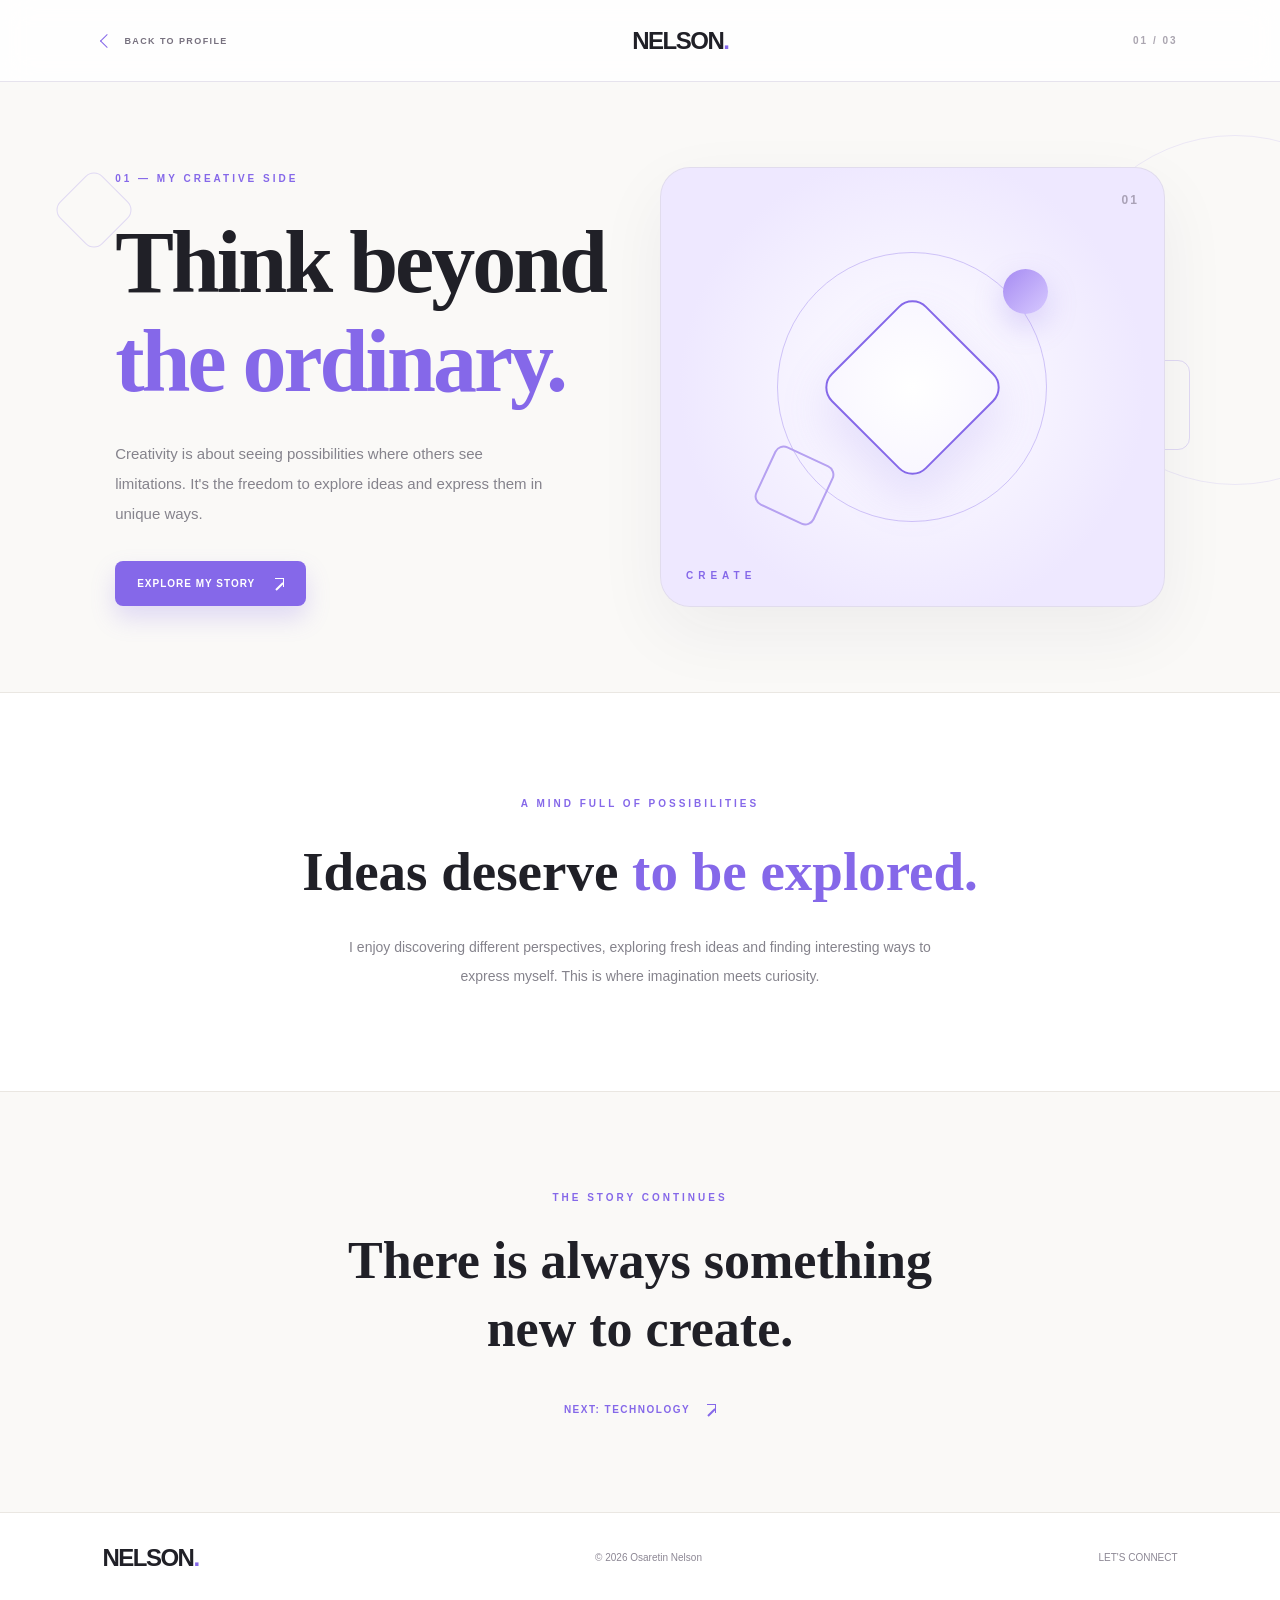
==== creativity.html @ 7e44d3da "update" ====
<!DOCTYPE html>
<html lang="en">

<head>
  <meta charset="UTF-8">
  <meta name="viewport" content="width=device-width, initial-scale=1.0">
  <meta name="theme-color" content="#faf8ff">
  <title>Creativity — Nelson</title>
  <link rel="stylesheet" href="style.css">
</head>

<body class="detail-page creativity-page">
  
  <div class="page-decoration" aria-hidden="true">
    <span class="detail-shape shape-a"></span>
    <span class="detail-shape shape-b"></span>
    <span class="detail-shape shape-c"></span>
    <span class="detail-orbit"></span>
  </div>
  
  <header class="detail-nav">
    <a href="index.html#interests" class="back-link">
      <span class="back-arrow"></span> BACK TO PROFILE
    </a>
    <a href="index.html" class="logo">NELSON<span>.</span></a>
    <span class="page-counter">01 / 03</span>
  </header>
  
  <main class="detail-main">
    
    <section class="detail-hero">
      <div class="detail-copy">
        <span class="eyebrow">01 — MY CREATIVE SIDE</span>
        
        <h1>
          Think beyond<br>
          <span>the ordinary.</span>
        </h1>
        
        <p class="detail-description">
          Creativity is about seeing possibilities where
          others see limitations. It's the freedom to explore
          ideas and express them in unique ways.
        </p>
        
        <a href="#creative-story" class="detail-cta">
          EXPLORE MY STORY <span class="arrow-icon"></span>
        </a>
      </div>
      
      <div class="creative-art">
        <div class="creative-orbit"></div>
        <div class="creative-diamond"></div>
        <div class="creative-circle"></div>
        <div class="creative-square"></div>
        <span class="creative-word">CREATE</span>
        <span class="creative-number">01</span>
      </div>
    </section>
    
    <section class="detail-story" id="creative-story">
      <span class="eyebrow">A MIND FULL OF POSSIBILITIES</span>
      <h2>Ideas deserve <span>to be explored.</span></h2>
      
      <p>
        I enjoy discovering different perspectives, exploring
        fresh ideas and finding interesting ways to express
        myself. This is where imagination meets curiosity.
      </p>
    </section>
    
    <section class="detail-bottom">
      <span>THE STORY CONTINUES</span>
      <h2>There is always something new to create.</h2>
      <a href="tech.html" class="next-page-link">
        NEXT: TECHNOLOGY <span class="arrow-icon"></span>
      </a>
    </section>
    
  </main>
  
  <footer class="detail-footer">
    <a href="index.html" class="logo">NELSON<span>.</span></a>
    <p>© <span id="year"></span> Osaretin Nelson</p>
    <a href="index.html#contact">LET'S CONNECT</a>
  </footer>
  
  <script src="app.js"></script>
</body>

</html>
---- style.css ----
/* =====================================
   NELSON PROFILE — LUXURY EDITION
===================================== */

:root {
  --bg: #f8f7f4;
  --white: #ffffff;
  --dark: #202027;
  --muted: #85838c;
  --purple: #8568e9;
  --blue: #78a7ef;
  --border: #eae7e2;
}

* {
  margin: 0;
  padding: 0;
  box-sizing: border-box;
}

html {
  scroll-behavior: smooth;
  overflow-x: clip;
}

body {
  background: var(--bg);
  color: var(--dark);
  font-family: 'DM Sans', sans-serif;
  overflow-x: clip;
  min-width: 0;
}

a {
  text-decoration: none;
  color: inherit;
}

button {
  font: inherit;
}

.section {
  padding-left: 9%;
  padding-right: 9%;
}

/* BACKGROUND */

.ambient {
  position: fixed;
  width: 450px;
  height: 450px;
  border-radius: 50%;
  filter: blur(100px);
  opacity: 0.18;
  pointer-events: none;
  z-index: -3;
}

.ambient-one {
  background: #c4a7ff;
  top: 15%;
  right: -250px;
}

.ambient-two {
  background: #9bc9f5;
  bottom: 5%;
  left: -250px;
}

.floating-scene {
  position: fixed;
  inset: 0;
  overflow: hidden;
  pointer-events: none;
  z-index: -1;
}

.cube {
  position: absolute;
  width: 42px;
  height: 42px;
  border: 2px solid rgba(133, 104, 233, .45);
  border-radius: 8px;
  transform-style: preserve-3d;
  box-shadow:
    inset 0 0 12px rgba(133, 104, 233, .08),
    0 8px 25px rgba(133, 104, 233, .08);
  animation: cubeRoll 12s linear infinite;
}

.cube-one {
  top: 24%;
  left: 5%;
}

.cube-two {
  top: 70%;
  left: 12%;
  width: 25px;
  height: 25px;
  border-color: #79a9ee;
  animation-delay: -4s;
}

.cube-three {
  top: 18%;
  right: 8%;
  width: 65px;
  height: 65px;
  border-color: #c69be5;
  animation-delay: -2s;
  animation-duration: 16s;
}

.cube-four {
  top: 78%;
  right: 12%;
  width: 32px;
  height: 32px;
  animation-delay: -5s;
  border-color: #a6a0ec;
}

.cube-five {
  top: 45%;
  left: 48%;
  width: 19px;
  height: 19px;
  border-color: #80bdb2;
  animation-duration: 18s;
}

.cube-six {
  top: 92%;
  left: 42%;
  width: 38px;
  height: 38px;
  border-color: #e2b37e;
  animation-delay: -7s;
}

.floating-ring {
  position: absolute;
  top: 58%;
  right: 5%;
  width: 55px;
  height: 55px;
  border: 1px solid rgba(133, 104, 233, .4);
  border-radius: 50%;
  animation: ringFloat 8s ease-in-out infinite;
}

@keyframes cubeRoll {
  0% {
    transform: translate3d(0, 0, 0) rotate(0deg);
    border-color: #8568e9;
  }
  25% {
    transform: translate3d(15px, -35px, 0) rotate(90deg);
    border-color: #70a9f1;
  }
  50% {
    transform: translate3d(-10px, 15px, 0) rotate(180deg);
    border-color: #d395df;
  }
  75% {
    transform: translate3d(20px, -25px, 0) rotate(270deg);
    border-color: #79bcae;
  }
  100% {
    transform: translate3d(0, 0, 0) rotate(360deg);
    border-color: #8568e9;
  }
}

@keyframes ringFloat {
  0%, 100% { transform: translateY(0) rotate(0); }
  50% { transform: translateY(-25px) rotate(180deg); }
}

/* NAVIGATION */

.navbar {
  min-height: 85px;
  padding: 0 9%;
  display: flex;
  align-items: center;
  justify-content: space-between;
  position: relative;
  z-index: 50;
  background: rgba(248, 247, 244, .83);
  backdrop-filter: blur(18px);
  border-bottom: 1px solid rgba(230, 225, 218, .6);
}

.logo {
  font-size: 24px;
  font-weight: 800;
  letter-spacing: -1.5px;
}

.logo span {
  color: var(--purple);
}

.nav-links {
  display: flex;
  align-items: center;
  gap: 38px;
}

.nav-links a {
  color: var(--muted);
  font-size: 13px;
  transition: .3s;
}

.nav-links a:hover {
  color: var(--purple);
}

.nav-button {
  background: white;
  border: 1px solid var(--border);
  border-radius: 40px;
  padding: 13px 20px;
  display: flex;
  gap: 13px;
  align-items: center;
  font-size: 12px;
  font-weight: 700;
  transition: .3s;
}

.nav-button:hover {
  background: var(--dark);
  color: white;
}

.menu-toggle {
  display: none;
  width: 42px;
  height: 42px;
  border: 1px solid var(--border);
  background: white;
  border-radius: 10px;
  cursor: pointer;
  align-items: center;
  justify-content: center;
  flex-direction: column;
  gap: 6px;
}

.menu-toggle span {
  width: 18px;
  height: 2px;
  background: var(--dark);
}

/* CSS ARROW ICON — NO EMOJI */

.arrow-icon {
  width: 11px;
  height: 11px;
  display: inline-block;
  position: relative;
  flex-shrink: 0;
}

.arrow-icon::before {
  content: "";
  position: absolute;
  width: 8px;
  height: 8px;
  border-top: 1.8px solid currentColor;
  border-right: 1.8px solid currentColor;
  right: 0;
  top: 0;
}

.arrow-icon::after {
  content: "";
  position: absolute;
  width: 10px;
  height: 1.8px;
  background: currentColor;
  transform: rotate(-45deg);
  transform-origin: right;
  right: 1px;
  top: 4px;
}

.up-arrow {
  display: inline-block;
  width: 9px;
  height: 9px;
  border-left: 1.5px solid currentColor;
  border-top: 1.5px solid currentColor;
  transform: rotate(45deg);
}

/* HERO */

.hero {
  min-height: 720px;
  padding-top: 65px;
  padding-bottom: 90px;
  display: grid;
  grid-template-columns: 1.05fr .95fr;
  align-items: center;
  gap: 30px;
}

.hero-content,
.hero-image-area {
  min-width: 0;
  position: relative;
}

.hero-content {
  z-index: 3;
}

.welcome-label {
  display: inline-flex;
  align-items: center;
  gap: 10px;
  padding: 11px 16px;
  background: white;
  border: 1px solid #e9e2f5;
  border-radius: 50px;
  font-size: 9px;
  letter-spacing: 1.5px;
  font-weight: 800;
  color: #77717f;
  margin-bottom: 38px;
}

.status-dot,
.caption-dot {
  width: 8px;
  height: 8px;
  border-radius: 50%;
  background: #8568e9;
  box-shadow: 0 0 12px #a995f5;
  flex-shrink: 0;
}

.small-intro {
  font-size: 12px;
  letter-spacing: 4px;
  font-weight: 700;
  color: var(--muted);
}

.hero h1 {
  font-family: 'Playfair Display', serif;
  font-size: clamp(75px, 10vw, 125px);
  letter-spacing: -7px;
  line-height: 1.15;
  margin: 5px 0 12px;
}

.name-dot {
  color: var(--purple);
}

.hero h2 {
  font-size: clamp(24px, 3vw, 36px);
  line-height: 1.4;
  font-weight: 600;
}

.gradient-text {
  background: linear-gradient(100deg, #8568e9, #599ee9, #c17cd3);
  color: transparent;
  -webkit-background-clip: text;
  background-clip: text;
}

.hero-description {
  max-width: 440px;
  font-size: 14px;
  line-height: 2;
  color: var(--muted);
  margin-top: 24px;
}

.hero-buttons {
  display: flex;
  gap: 13px;
  flex-wrap: wrap;
  margin-top: 30px;
}

.primary-button,
.secondary-button {
  min-height: 51px;
  padding: 15px 20px;
  border-radius: 9px;
  display: inline-flex;
  align-items: center;
  justify-content: center;
  gap: 17px;
  font-size: 12px;
  font-weight: 700;
  transition: .3s;
}

.primary-button {
  background: #24232c;
  color: white;
  box-shadow: 0 12px 25px rgba(30, 28, 40, .13);
}

.primary-button:hover {
  transform: translateY(-4px);
  box-shadow: 0 17px 30px rgba(30, 28, 40, .2);
}

.secondary-button {
  background: white;
  border: 1px solid var(--border);
}

.secondary-button:hover {
  color: var(--purple);
  border-color: var(--purple);
}

.hero-footer {
  display: flex;
  align-items: center;
  gap: 15px;
  margin-top: 60px;
  color: #aaa5a0;
  font-size: 9px;
  letter-spacing: 2px;
  font-weight: 800;
}

.scroll-line {
  width: 40px;
  height: 1px;
  background: var(--purple);
  position: relative;
  animation: lineMove 2s infinite;
}

@keyframes lineMove {
  0%, 100% { transform: scaleX(.5); transform-origin: left; }
  50% { transform: scaleX(1); transform-origin: left; }
}

/* PHOTO */

.hero-image-area {
  min-height: 530px;
  display: flex;
  align-items: center;
  justify-content: center;
}

.photo-frame {
  width: min(360px, 85%);
  height: 460px;
  padding: 9px;
  border-radius: 190px 190px 22px 22px;
  background: linear-gradient(145deg, white, #cbbaf5, #91b7f9);
  box-shadow: 0 35px 85px rgba(92, 75, 135, .16);
  transform: rotate(2deg);
  position: relative;
  z-index: 3;
  transition: .5s;
}

.photo-frame:hover {
  transform: rotate(0deg) translateY(-8px);
}

.profile-image {
  width: 100%;
  height: 100%;
  object-fit: cover;
  object-position: center top;
  border-radius: 180px 180px 15px 15px;
  background: #e9e3f4;
}

.image-orbit {
  position: absolute;
  border: 1px solid rgba(130, 100, 232, .28);
  border-radius: 50%;
  z-index: 1;
  pointer-events: none;
}

.orbit-one {
  width: min(470px, 100%);
  aspect-ratio: 1;
}

.orbit-two {
  width: min(520px, 110%);
  height: 340px;
  border-color: rgba(110, 158, 248, .3);
  transform: rotate(40deg);
}

.photo-caption {
  position: absolute;
  z-index: 5;
  bottom: 30px;
  left: 0;
  display: flex;
  align-items: center;
  gap: 12px;
  padding: 15px 19px;
  border: 1px solid #eee9f5;
  border-radius: 12px;
  background: rgba(255,255,255,.94);
  box-shadow: 0 15px 35px rgba(0,0,0,.07);
}

.photo-caption strong,
.photo-caption small {
  display: block;
}

.photo-caption strong {
  font-size: 13px;
}

.photo-caption small {
  font-size: 8px;
  color: var(--muted);
  letter-spacing: 1px;
  margin-top: 4px;
}

.floating-tag {
  position: absolute;
  z-index: 5;
  background: white;
  padding: 12px 15px;
  border-radius: 8px;
  font-size: 8px;
  font-weight: 800;
  letter-spacing: 1px;
  box-shadow: 0 10px 30px rgba(0,0,0,.08);
}

.tag-top {
  top: 50px;
  right: 0;
  transform: rotate(5deg);
}

.tag-bottom {
  bottom: 90px;
  right: 0;
  transform: rotate(-5deg);
}

/* SECTION HEADINGS */

.about,
.interests {
  padding-top: 110px;
  padding-bottom: 95px;
}

.section-heading {
  margin-bottom: 42px;
  max-width: 750px;
}

.eyebrow {
  color: var(--purple);
  font-size: 10px;
  letter-spacing: 3px;
  font-weight: 800;
}

.section-heading h2 {
  font-family: 'Playfair Display', serif;
  font-size: clamp(36px, 5vw, 56px);
  letter-spacing: -1.5px;
  line-height: 1.2;
  margin-top: 18px;
}

.section-heading h2 span {
  color: var(--purple);
}

.section-heading p {
  color: var(--muted);
  font-size: 14px;
  line-height: 1.8;
  margin-top: 15px;
}

/* ABOUT CARD */

.about-card {
  display: grid;
  grid-template-columns: 65px minmax(0, 1fr);
  align-items: start;
  gap: 25px;
  position: relative;
  padding: 45px;
  background: rgba(255,255,255,.93);
  border: 1px solid var(--border);
  border-radius: 22px;
  box-shadow: 0 25px 70px rgba(30,25,40,.045);
  overflow: hidden;
  transition: .4s;
}

.about-card:hover {
  transform: translateY(-5px);
  box-shadow: 0 30px 70px rgba(30,25,40,.08);
}

.about-number {
  color: #c7b8ef;
  font-size: 43px;
  font-weight: 800;
}

.about-content {
  min-width: 0;
  position: relative;
  z-index: 2;
}

.about-label {
  display: inline-block;
  color: var(--purple);
  font-size: 9px;
  font-weight: 800;
  letter-spacing: 2px;
  margin-bottom: 12px;
}

.about-card h3 {
  font-size: clamp(21px, 3vw, 27px);
  margin-bottom: 15px;
}

.about-card p {
  color: var(--muted);
  max-width: 650px;
  font-size: 14px;
  line-height: 2;
}

.text-link {
  display: inline-flex;
  align-items: center;
  gap: 15px;
  margin-top: 23px;
  font-size: 12px;
  font-weight: 800;
  color: var(--purple);
}

.about-decoration {
  position: absolute;
  width: 160px;
  height: 160px;
  right: -40px;
  bottom: -45px;
  opacity: .5;
}

.about-decoration span {
  position: absolute;
  width: 85px;
  height: 85px;
  border: 1px solid #c9b9f3;
  border-radius: 15px;
  transform: rotate(45deg);
}

.about-decoration span:nth-child(2) {
  left: 35px;
  top: 30px;
  border-color: #a9c3f4;
}

.about-decoration span:nth-child(3) {
  left: 65px;
  top: 60px;
  border-color: #dfb1e3;
}

/* INTEREST CARDS */

.interest-grid {
  display: grid;
  grid-template-columns: repeat(3, minmax(0, 1fr));
  gap: 22px;
}

.interest-card {
  min-width: 0;
  min-height: 260px;
  padding: 30px;
  position: relative;
  overflow: hidden;
  border: 1px solid var(--border);
  border-radius: 17px;
  background: white;
  transition: .4s;
}

.interest-card:hover {
  transform: translateY(-9px);
  border-color: #cbbcf1;
  box-shadow: 0 25px 50px rgba(93,75,140,.1);
}

.interest-top {
  display: flex;
  justify-content: space-between;
  align-items: center;
  margin-bottom: 48px;
}

.interest-symbol {
  width: 35px;
  height: 35px;
  display: block;
  position: relative;
}

.symbol-one {
  border: 2px solid var(--purple);
  border-radius: 9px;
  transform: rotate(45deg) scale(.75);
}

.symbol-two {
  border: 2px solid #6c9fe9;
  border-radius: 50%;
}

.symbol-two::after {
  content: "";
  position: absolute;
  width: 13px;
  height: 13px;
  border: 2px solid #6c9fe9;
  border-radius: 50%;
  top: 8px;
  left: 8px;
}

.symbol-three {
  border-left: 2px solid #b57ad4;
  border-bottom: 2px solid #b57ad4;
  transform: rotate(-45deg) scale(.75);
}

.symbol-three::after {
  content: "";
  position: absolute;
  width: 12px;
  height: 12px;
  border-top: 2px solid #b57ad4;
  border-right: 2px solid #b57ad4;
  top: -1px;
  right: -1px;
}

.card-index {
  color: #b8b3c0;
  font-size: 11px;
  font-weight: 700;
}

.interest-card h3 {
  font-size: 20px;
  margin-bottom: 12px;
}

.interest-card p {
  font-size: 13px;
  line-height: 1.9;
  color: var(--muted);
}

.card-bottom-line {
  position: absolute;
  bottom: 0;
  left: 30px;
  height: 3px;
  width: 35px;
  border-radius: 5px;
  background: var(--purple);
  transition: .4s;
}

.interest-card:hover .card-bottom-line {
  width: calc(100% - 60px);
}

/* CONTACT */

.contact {
  padding-top: 60px;
  padding-bottom: 110px;
}

.contact-card {
  position: relative;
  padding: 85px 25px;
  text-align: center;
  border: 1px solid #e7e2f1;
  border-radius: 25px;
  background:
    radial-gradient(circle at 10% 10%, rgba(174,145,247,.2), transparent 35%),
    radial-gradient(circle at 90% 90%, rgba(113,168,240,.18), transparent 35%),
    linear-gradient(135deg, #f1edfb, #eef4fc);
  overflow: hidden;
}

.contact-card h2 {
  font-family: 'Playfair Display', serif;
  font-size: clamp(36px, 6vw, 65px);
  line-height: 1.2;
  margin: 20px 0;
}

.contact-card h2 span {
  color: var(--purple);
}

.contact-card > p {
  font-size: 13px;
  line-height: 1.8;
  color: var(--muted);
  margin-bottom: 35px;
}

.contact-buttons {
  display: flex;
  justify-content: center;
  flex-wrap: wrap;
  gap: 15px;
}

.contact-button {
  display: flex;
  align-items: center;
  gap: 13px;
  min-width: 215px;
  padding: 15px 18px;
  border: 1px solid rgba(220,215,230,.8);
  border-radius: 12px;
  background: white;
  text-align: left;
  transition: .3s;
}

.contact-button:hover {
  transform: translateY(-5px);
  box-shadow: 0 15px 30px rgba(30,25,40,.1);
}

.contact-icon {
  width: 37px;
  height: 37px;
  border-radius: 10px;
  display: grid;
  place-items: center;
  font-size: 17px;
  font-weight: 800;
  flex-shrink: 0;
}

.whatsapp-icon {
  background: #e5f7ed;
  color: #20985b;
}

.email-icon {
  background: #f0ebff;
  color: var(--purple);
}

.contact-button small,
.contact-button strong {
  display: block;
}

.contact-button small {
  font-size: 8px;
  color: var(--muted);
  letter-spacing: 1px;
}

.contact-button strong {
  font-size: 13px;
  margin-top: 3px;
}

.contact-button > .arrow-icon {
  margin-left: auto;
}

/* FOOTER */

footer {
  padding: 32px 9%;
  border-top: 1px solid var(--border);
  display: flex;
  justify-content: space-between;
  align-items: center;
  gap: 20px;
}

footer p,
.back-top {
  color: var(--muted);
  font-size: 10px;
}

.back-top {
  display: flex;
  align-items: center;
  gap: 10px;
  letter-spacing: 1px;
  font-weight: 800;
}

/* SCROLL ANIMATIONS */

.reveal {
  opacity: 0;
  transform: translateY(35px);
  transition: opacity .8s ease, transform .8s ease;
}

.reveal.show {
  opacity: 1;
  transform: translateY(0);
}

/* TABLETS */

@media (max-width: 900px) {
  .navbar {
    padding: 0 6%;
  }

  .section {
    padding-left: 6%;
    padding-right: 6%;
  }

  .hero {
    gap: 15px;
  }

  .hero h1 {
    font-size: 78px;
  }

  .photo-frame {
    height: 390px;
  }

  .interest-grid {
    gap: 13px;
  }

  .interest-card {
    padding: 24px;
  }
}

/* MOBILE */

@media (max-width: 650px) {
  .navbar {
    min-height: 72px;
    padding: 0 6%;
  }

  .logo {
    font-size: 22px;
  }

  .nav-button {
    display: none;
  }

  .menu-toggle {
    display: flex;
  }

  .nav-links {
    display: none;
    position: absolute;
    top: 72px;
    left: 0;
    right: 0;
    padding: 25px 7%;
    background: rgba(255,255,255,.98);
    border-bottom: 1px solid var(--border);
    flex-direction: column;
    align-items: flex-start;
    gap: 23px;
  }

  .nav-links.active {
    display: flex;
  }

  .nav-links a {
    font-size: 14px;
  }

  .hero {
    grid-template-columns: minmax(0, 1fr);
    padding-top: 65px;
    padding-bottom: 60px;
    gap: 25px;
  }

  .hero-content {
    text-align: center;
  }

  .welcome-label {
    margin-bottom: 30px;
  }

  .hero h1 {
    font-size: clamp(75px, 19vw, 95px);
    letter-spacing: -5px;
  }

  .hero h2 {
    font-size: 26px;
  }

  .hero-description {
    margin: 22px auto 0;
    max-width: 420px;
  }

  .hero-buttons {
    justify-content: center;
  }

  .hero-footer {
    justify-content: center;
    margin-top: 38px;
  }

  .hero-image-area {
    min-height: 440px;
    width: 100%;
  }

  .photo-frame {
    width: min(310px, 76%);
    height: 390px;
  }

  .orbit-one {
    width: 95%;
  }

  .orbit-two {
    width: 100%;
    height: 300px;
  }

  .photo-caption {
    left: 0;
    bottom: 15px;
  }

  .tag-top {
    right: 0;
    top: 30px;
  }

  .tag-bottom {
    right: 0;
    bottom: 65px;
  }

  .about,
  .interests {
    padding-top: 75px;
    padding-bottom: 65px;
  }

  .section-heading {
    margin-bottom: 30px;
  }

  .section-heading h2 {
    font-size: clamp(34px, 9vw, 44px);
  }

  .section-heading p {
    font-size: 13px;
  }

  .about-card {
    grid-template-columns: 1fr;
    gap: 12px;
    padding: 28px 24px 35px;
  }

  .about-number {
    font-size: 32px;
  }

  .about-card h3 {
    font-size: 22px;
  }

  .about-card p {
    font-size: 13px;
  }

  .about-decoration {
    opacity: .22;
  }

  .interest-grid {
    grid-template-columns: minmax(0, 1fr);
    gap: 15px;
  }

  .interest-card {
    min-height: 215px;
    padding: 27px;
  }

  .interest-top {
    margin-bottom: 30px;
  }

  .contact {
    padding-top: 40px;
    padding-bottom: 70px;
  }

  .contact-card {
    padding: 60px 18px;
  }

  .contact-card h2 {
    font-size: clamp(34px, 9vw, 45px);
  }

  .contact-buttons {
    flex-direction: column;
    align-items: stretch;
  }

  .contact-button {
    width: 100%;
  }

  footer {
    padding: 28px 6%;
    flex-wrap: wrap;
  }

  footer p {
    order: 3;
    width: 100%;
    text-align: center;
  }

  .cube-five,
  .floating-ring {
    display: none;
  }
}

/* EXTRA SMALL PHONES */

@media (max-width: 370px) {
  .section {
    padding-left: 5%;
    padding-right: 5%;
  }

  .hero h1 {
    font-size: 70px;
  }

  .hero h2 {
    font-size: 22px;
  }

  .welcome-label {
    font-size: 8px;
  }

  .photo-frame {
    height: 340px;
  }

  .floating-tag {
    font-size: 7px;
    padding: 10px;
  }

  .about-card {
    padding: 24px 19px;
  }
}

/* REDUCED MOTION */

@media (prefers-reduced-motion: reduce) {
  *,
  *::before,
  *::after {
    scroll-behavior: auto !important;
    animation: none !important;
    transition: none !important;
  }

  .reveal {
    opacity: 1;
    transform: none;
  }
}



/* =====================================
   NELSON PROFILE — THREE DETAIL PAGES
===================================== */

.detail-page {
  --page-accent: #8568e9;
  --page-soft: #eee8ff;
  min-height: 100vh;
  background: #faf9f7;
  overflow-x: clip;
}

.creativity-page {
  --page-accent: #8568e9;
  --page-soft: #eee8ff;
}

.technology-page {
  --page-accent: #5798e9;
  --page-soft: #e5f1ff;
  background: #f8fbff;
}

.growth-page {
  --page-accent: #ae79cf;
  --page-soft: #f2e8f8;
  background: #fcfaff;
}

/* DETAIL NAVIGATION */

.detail-nav {
  height: 82px;
  padding: 0 8%;
  display: flex;
  align-items: center;
  justify-content: space-between;
  border-bottom: 1px solid rgba(220,215,230,.7);
  background: rgba(255,255,255,.82);
  backdrop-filter: blur(15px);
  position: relative;
  z-index: 10;
}

.back-link {
  display: flex;
  align-items: center;
  gap: 12px;
  font-size: 9px;
  font-weight: 800;
  letter-spacing: 1.4px;
  color: #77717f;
}

.back-arrow {
  width: 10px;
  height: 10px;
  border-left: 1.5px solid var(--page-accent);
  border-bottom: 1.5px solid var(--page-accent);
  transform: rotate(45deg);
}

.page-counter {
  font-size: 10px;
  color: #aaa5b0;
  font-weight: 800;
  letter-spacing: 2px;
}

/* BACKGROUND SHAPES */

.page-decoration {
  position: fixed;
  inset: 0;
  pointer-events: none;
  overflow: hidden;
  z-index: 0;
}

.detail-shape {
  position: absolute;
  width: 60px;
  height: 60px;
  border: 1.5px solid var(--page-accent);
  opacity: .22;
  border-radius: 12px;
  animation: detailFloat 9s ease-in-out infinite;
}

.shape-a {
  top: 20%;
  left: 5%;
  transform: rotate(45deg);
}

.shape-b {
  right: 7%;
  top: 40%;
  width: 90px;
  height: 90px;
  animation-delay: -3s;
}

.shape-c {
  bottom: 12%;
  left: 20%;
  width: 35px;
  height: 35px;
  animation-delay: -5s;
}

.detail-orbit {
  position: absolute;
  right: -130px;
  top: 15%;
  width: 350px;
  height: 350px;
  border: 1px solid var(--page-accent);
  opacity: .12;
  border-radius: 50%;
}

@keyframes detailFloat {
  0%, 100% { translate: 0 0; rotate: 0deg; }
  50% { translate: 15px -30px; rotate: 90deg; }
}

/* DETAIL HERO */

.detail-main {
  position: relative;
  z-index: 1;
}

.detail-hero {
  min-height: 610px;
  padding: 85px 9%;
  display: grid;
  grid-template-columns: 1fr 1fr;
  align-items: center;
  gap: 40px;
}

.detail-copy {
  position: relative;
  z-index: 2;
}

.detail-copy .eyebrow {
  color: var(--page-accent);
}

.detail-copy h1 {
  font-family: 'Playfair Display', serif;
  font-size: clamp(55px, 7vw, 88px);
  line-height: 1.12;
  letter-spacing: -3px;
  margin: 28px 0;
}

.detail-copy h1 span {
  color: var(--page-accent);
}

.detail-description {
  max-width: 430px;
  color: #85838c;
  font-size: 15px;
  line-height: 2;
}

.detail-cta {
  margin-top: 32px;
  display: inline-flex;
  align-items: center;
  gap: 18px;
  padding: 17px 22px;
  background: var(--page-accent);
  color: white;
  border-radius: 8px;
  font-size: 10px;
  letter-spacing: 1px;
  font-weight: 800;
  box-shadow: 0 12px 25px color-mix(in srgb, var(--page-accent) 22%, transparent);
  transition: .3s;
}

.detail-cta:hover {
  transform: translateY(-5px);
  box-shadow: 0 18px 30px color-mix(in srgb, var(--page-accent) 30%, transparent);
}

/* ARTWORK AREA */

.creative-art,
.tech-art,
.growth-art {
  height: 440px;
  position: relative;
  display: flex;
  align-items: center;
  justify-content: center;
  overflow: hidden;
  border-radius: 30px;
  background:
    radial-gradient(circle at 50% 50%, white, var(--page-soft) 70%);
  border: 1px solid rgba(220,215,230,.7);
  box-shadow: 0 25px 70px rgba(40,30,70,.06);
}

.creative-orbit {
  position: absolute;
  width: 270px;
  height: 270px;
  border: 1px solid rgba(133,104,233,.35);
  border-radius: 50%;
  animation: orbitSpin 20s linear infinite;
}

.creative-diamond {
  width: 135px;
  height: 135px;
  border: 2px solid #8568e9;
  transform: rotate(45deg);
  border-radius: 20px;
  box-shadow: 15px 15px 50px rgba(133,104,233,.2);
  animation: diamondMove 5s ease-in-out infinite;
}

.creative-circle {
  position: absolute;
  width: 45px;
  height: 45px;
  border-radius: 50%;
  background: linear-gradient(135deg, #a68bf2, #d7c9ff);
  top: 23%;
  right: 23%;
  box-shadow: 0 12px 30px rgba(133,104,233,.25);
}

.creative-square {
  position: absolute;
  width: 65px;
  height: 65px;
  border: 2px solid #b6a1f1;
  border-radius: 10px;
  bottom: 20%;
  left: 20%;
  transform: rotate(25deg);
}

.creative-word,
.tech-word,
.growth-word {
  position: absolute;
  bottom: 25px;
  left: 25px;
  font-size: 10px;
  letter-spacing: 5px;
  font-weight: 800;
  color: var(--page-accent);
}

.creative-number {
  position: absolute;
  right: 25px;
  top: 25px;
  font-size: 12px;
  letter-spacing: 2px;
  color: #aaa2b7;
  font-weight: 800;
}

@keyframes orbitSpin {
  to { transform: rotate(360deg); }
}

@keyframes diamondMove {
  0%, 100% { transform: rotate(45deg) translateY(0); }
  50% { transform: rotate(65deg) translateY(-18px); }
}

/* TECHNOLOGY ART */

.tech-grid {
  position: absolute;
  inset: 0;
  opacity: .5;
  background-image:
    linear-gradient(rgba(87,152,233,.12) 1px, transparent 1px),
    linear-gradient(90deg, rgba(87,152,233,.12) 1px, transparent 1px);
  background-size: 30px 30px;
  mask-image: radial-gradient(ellipse, black, transparent 75%);
}

.tech-orbit {
  position: absolute;
  width: 260px;
  height: 260px;
  border: 1px dashed #79aceb;
  border-radius: 50%;
  animation: orbitSpin 18s linear infinite;
}

.tech-core {
  width: 115px;
  height: 115px;
  display: flex;
  justify-content: center;
  align-items: center;
  gap: 8px;
  border-radius: 25px;
  background: linear-gradient(145deg, #78b5f4, #477fdb);
  box-shadow:
    15px 20px 50px rgba(67,132,216,.28),
    inset 0 2px 5px rgba(255,255,255,.6);
  transform: rotate(-8deg);
  animation: coreFloat 5s ease-in-out infinite;
}

.tech-core span {
  width: 8px;
  height: 35px;
  border-radius: 10px;
  background: white;
  animation: barPulse 1.5s ease-in-out infinite alternate;
}

.tech-core span:nth-child(2) {
  height: 53px;
  animation-delay: .3s;
}

.tech-core span:nth-child(3) {
  height: 25px;
  animation-delay: .6s;
}

.tech-ring {
  position: absolute;
  border: 2px solid rgba(87,152,233,.5);
  border-radius: 50%;
}

.ring-one {
  width: 25px;
  height: 25px;
  top: 23%;
  left: 25%;
}

.ring-two {
  width: 45px;
  height: 45px;
  bottom: 23%;
  right: 20%;
}

@keyframes coreFloat {
  0%, 100% { transform: translateY(0) rotate(-8deg); }
  50% { transform: translateY(-15px) rotate(5deg); }
}

@keyframes barPulse {
  to { transform: scaleY(.5); }
}

/* GROWTH ART */

.growth-sun {
  position: absolute;
  width: 180px;
  height: 180px;
  border-radius: 50%;
  background: radial-gradient(circle, #fff, #e8d9f5);
  top: 12%;
  right: 18%;
  box-shadow: 0 0 65px rgba(174,121,207,.2);
}

.growth-step {
  position: absolute;
  width: 65px;
  height: 65px;
  border: 1px solid #b78cd0;
  background: rgba(255,255,255,.75);
  transform: rotate(45deg);
  border-radius: 9px;
  box-shadow: 8px 8px 20px rgba(174,121,207,.1);
}

.step-one { bottom: 22%; left: 19%; }
.step-two { bottom: 32%; left: 34%; }
.step-three { bottom: 42%; left: 49%; }
.step-four { bottom: 52%; left: 64%; }

.growth-path {
  position: absolute;
  width: 190px;
  height: 110px;
  border-top: 2px solid #b78cd0;
  border-radius: 50%;
  transform: rotate(-38deg);
  bottom: 17%;
  left: 30%;
}

.growth-word {
  color: #ae79cf;
}

/* STORY SECTIONS */

.detail-story {
  padding: 100px 9%;
  text-align: center;
  background: white;
  border-top: 1px solid var(--border);
  border-bottom: 1px solid var(--border);
}

.detail-story .eyebrow {
  color: var(--page-accent);
}

.detail-story h2 {
  max-width: 750px;
  margin: 25px auto;
  font-family: 'Playfair Display', serif;
  font-size: clamp(36px, 5vw, 55px);
  line-height: 1.3;
}

.detail-story h2 span {
  color: var(--page-accent);
}

.detail-story p {
  max-width: 630px;
  margin: auto;
  color: #85838c;
  font-size: 14px;
  line-height: 2.1;
}

/* GROWTH TIMELINE */

.journey-panel {
  max-width: 800px;
  margin: 80px auto;
  padding: 40px;
  background: white;
  border: 1px solid var(--border);
  border-radius: 20px;
}

.journey-panel > .eyebrow {
  display: block;
  margin-bottom: 35px;
}

.journey-line {
  display: flex;
  gap: 20px;
  padding: 20px 0;
  border-top: 1px solid var(--border);
}

.journey-dot {
  width: 12px;
  height: 12px;
  flex-shrink: 0;
  margin-top: 5px;
  border-radius: 50%;
  background: var(--page-accent);
  box-shadow: 0 0 0 6px var(--page-soft);
}

.journey-line small {
  color: var(--page-accent);
  font-size: 9px;
  font-weight: 800;
  letter-spacing: 1.5px;
}

.journey-line h3 {
  font-size: 18px;
  margin: 8px 0;
}

.journey-line p {
  color: #85838c;
  font-size: 13px;
  line-height: 1.8;
}

/* BOTTOM SECTION */

.detail-bottom {
  padding: 95px 8%;
  text-align: center;
}

.detail-bottom > span {
  color: var(--page-accent);
  font-size: 10px;
  font-weight: 800;
  letter-spacing: 3px;
}

.detail-bottom h2 {
  max-width: 650px;
  margin: 22px auto;
  font-family: 'Playfair Display', serif;
  font-size: clamp(34px, 5vw, 52px);
  line-height: 1.3;
}

.next-page-link {
  display: inline-flex;
  align-items: center;
  gap: 15px;
  margin-top: 20px;
  color: var(--page-accent);
  font-size: 10px;
  font-weight: 800;
  letter-spacing: 1.5px;
}

/* DETAIL FOOTER */

.detail-footer {
  min-height: 90px;
  padding: 25px 8%;
  display: flex;
  align-items: center;
  justify-content: space-between;
  gap: 15px;
  border-top: 1px solid var(--border);
  background: white;
}

.detail-footer p,
.detail-footer > a:last-child {
  color: #8c8794;
  font-size: 10px;
}

/* ENTRANCE */

.detail-main {
  animation: pageEntrance .9s cubic-bezier(.2,.7,.2,1) both;
}

@keyframes pageEntrance {
  from {
    opacity: 0;
    transform: translateY(25px) scale(.985);
  }
  to {
    opacity: 1;
    transform: translateY(0) scale(1);
  }
}

/* MOBILE DETAIL PAGES */

@media (max-width: 650px) {
  .detail-nav {
    height: 70px;
    padding: 0 5%;
  }

  .detail-nav .logo {
    font-size: 18px;
  }

  .back-link {
    font-size: 8px;
    gap: 7px;
    letter-spacing: .7px;
  }

  .page-counter {
    font-size: 8px;
    letter-spacing: 1px;
  }

  .detail-hero {
    grid-template-columns: 1fr;
    padding: 70px 6% 55px;
    gap: 45px;
  }

  .detail-copy {
    text-align: center;
  }

  .detail-copy h1 {
    font-size: clamp(55px, 13vw, 72px);
    letter-spacing: -2px;
  }

  .detail-description {
    margin: auto;
    font-size: 13px;
  }

  .detail-cta {
    margin-top: 25px;
  }

  .creative-art,
  .tech-art,
  .growth-art {
    height: 340px;
  }

  .detail-story {
    padding: 75px 7%;
  }

  .detail-story h2 {
    font-size: 36px;
  }

  .journey-panel {
    margin: 55px 6%;
    padding: 28px 22px;
  }

  .detail-bottom {
    padding: 75px 6%;
  }

  .detail-footer {
    flex-wrap: wrap;
    padding: 25px 6%;
  }

  .detail-footer p {
    width: 100%;
    order: 3;
    text-align: center;
  }
}

@media (max-width: 360px) {
  .page-counter {
    display: none;
  }

  .detail-copy h1 {
    font-size: 51px;
  }
}

/* REDUCED MOTION */

@media (prefers-reduced-motion: reduce) {
  .detail-main,
  .detail-shape,
  .creative-orbit,
  .creative-diamond,
  .tech-orbit,
  .tech-core,
  .tech-core span {
    animation: none !important;
  }
}





/* PARTICLE SCATTER TRANSITION */

.particle-transition {
  position: fixed;
  inset: 0;
  z-index: 9999;
  pointer-events: none;
  overflow: hidden;
  background: transparent;
  opacity: 0;
  transition: opacity .2s ease;
}

.particle-transition.active {
  opacity: 1;
}

.scatter-particle {
  position: absolute;
  display: block;
  border-radius: 3px;
  background: linear-gradient(
    135deg,
    #8568e9,
    #a9a0fa,
    #78a9ed
  );
  box-shadow: 0 0 12px rgba(133,104,233,.3);
  animation: particleScatter .7s cubic-bezier(.15,.7,.3,1) forwards;
}

.scatter-particle:nth-child(3n) {
  background: #c99be8;
  border-radius: 50%;
}

.scatter-particle:nth-child(3n + 1) {
  background: #82b3ef;
}

@keyframes particleScatter {
  0% {
    opacity: 1;
    transform: translate(0,0) rotate(0deg) scale(1);
  }

  100% {
    opacity: 0;
    transform:
      translate(var(--move-x), var(--move-y))
      rotate(360deg)
      scale(0);
  }
}

.card-scattering {
  animation: cardScatter .7s ease forwards;
  pointer-events: none;
}

@keyframes cardScatter {
  to {
    opacity: 0;
    transform: scale(.85) rotate(-3deg);
    filter: blur(5px);
  }
}

/* SCROLL REVEAL FOR DETAIL PAGES */

.detail-reveal {
  opacity: 0;
  transform: translateY(35px);
  transition: opacity .8s ease, transform .8s ease;
}

.detail-reveal.detail-visible {
  opacity: 1;
  transform: translateY(0);
}

@media (prefers-reduced-motion: reduce) {
  .scatter-particle,
  .card-scattering {
    animation: none !important;
  }

  .detail-reveal {
    opacity: 1;
    transform: none;
  }
}
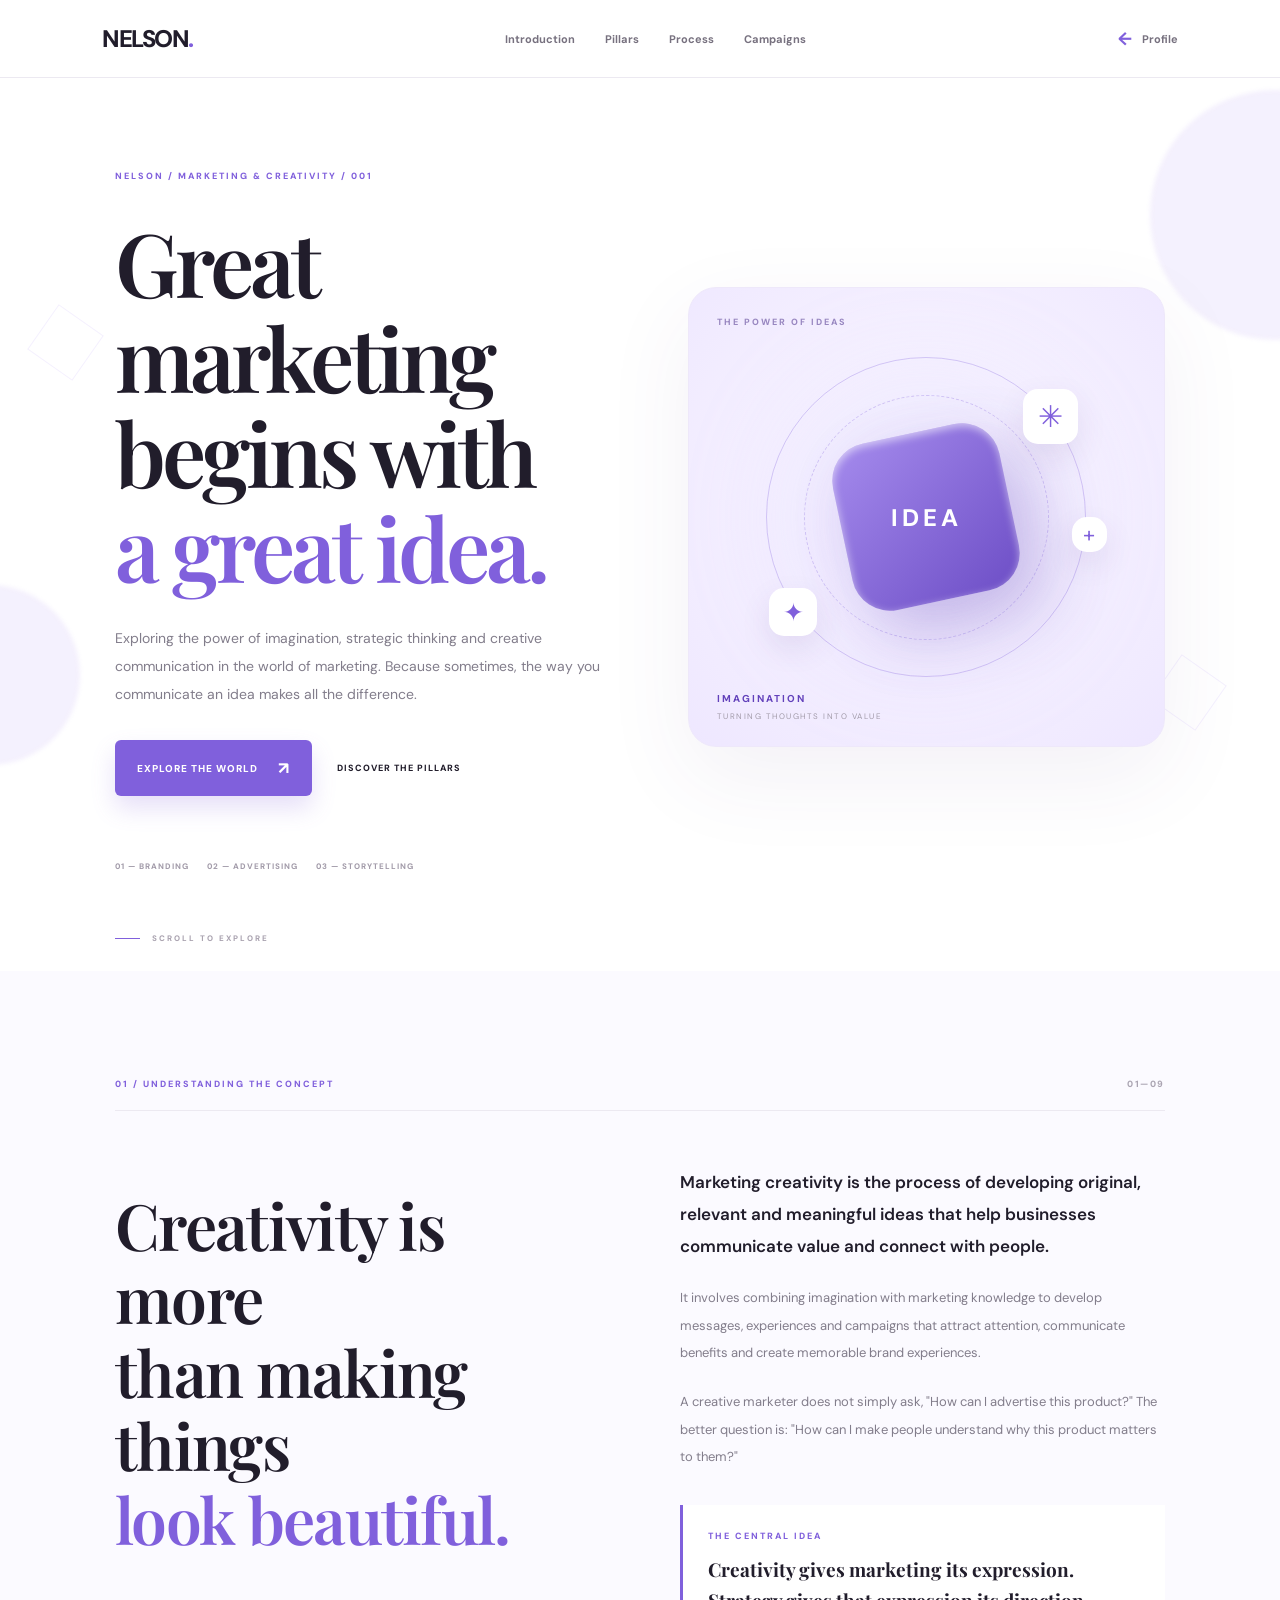
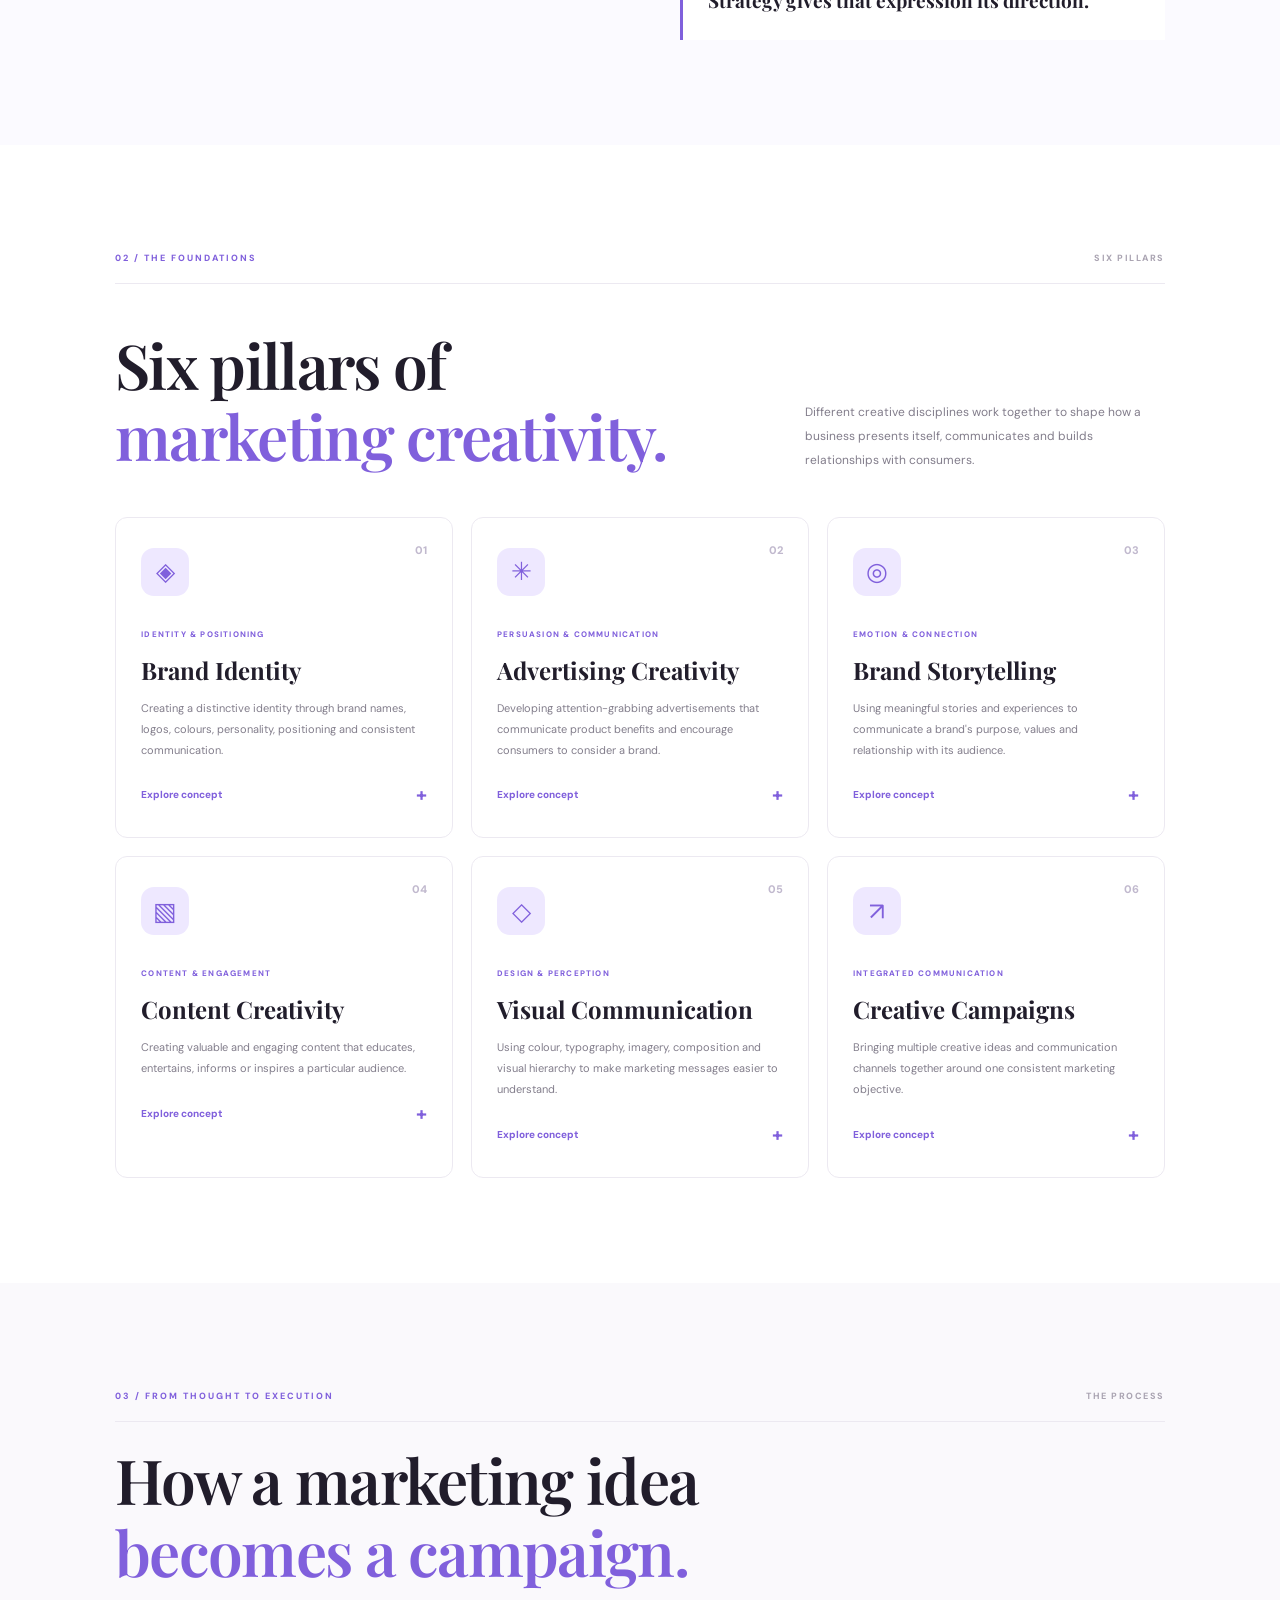
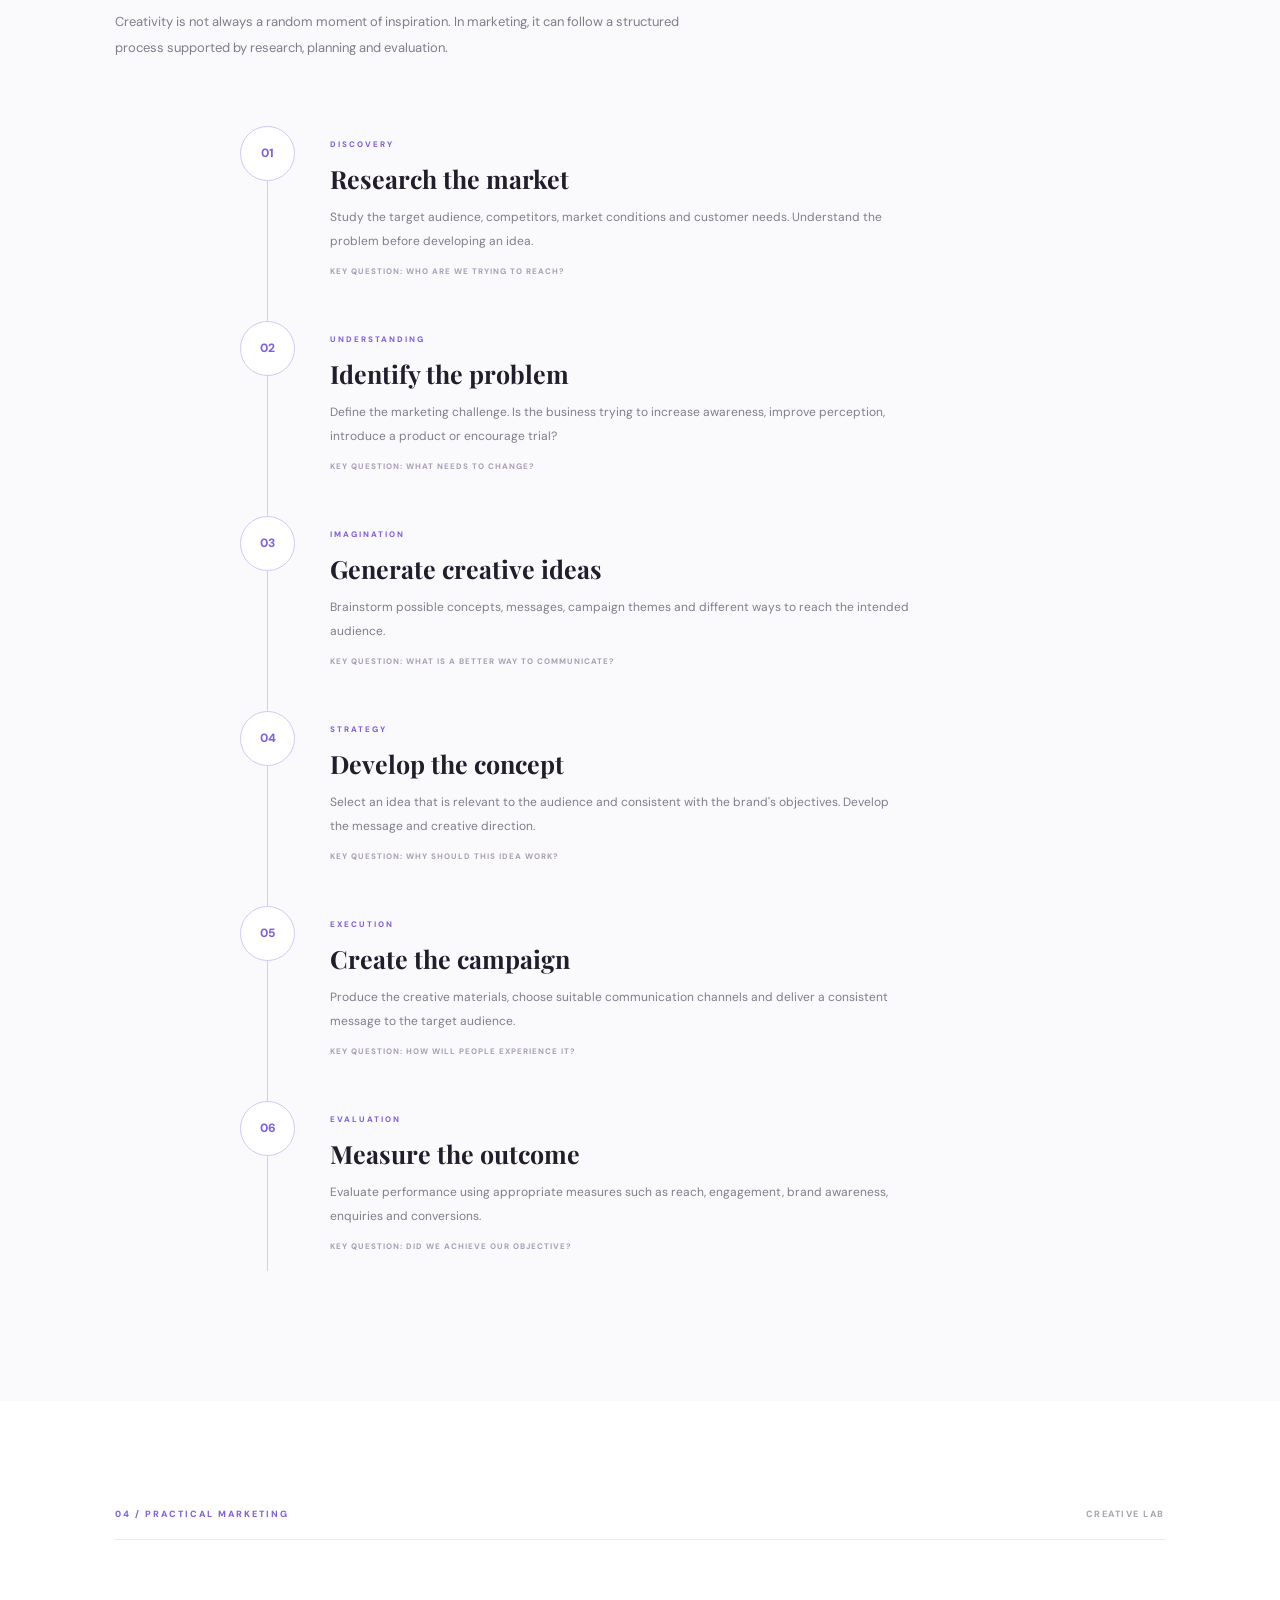
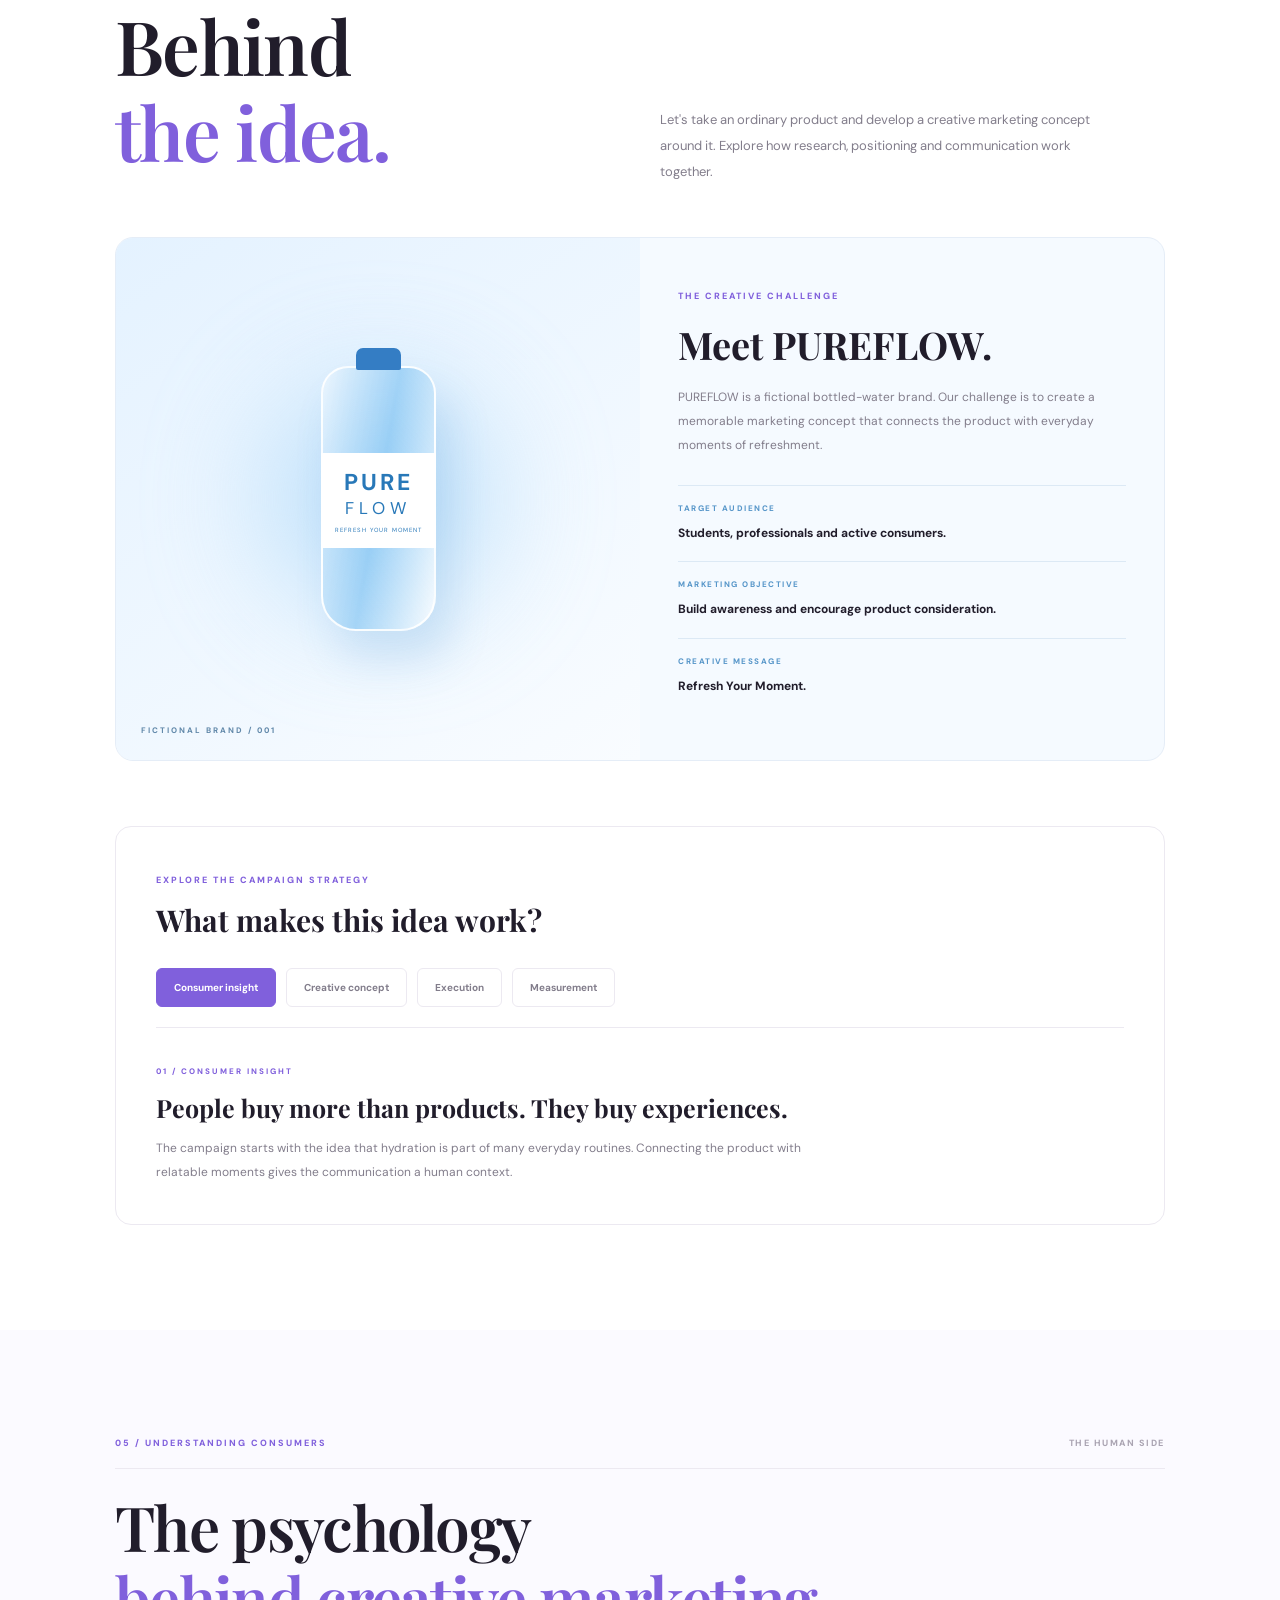
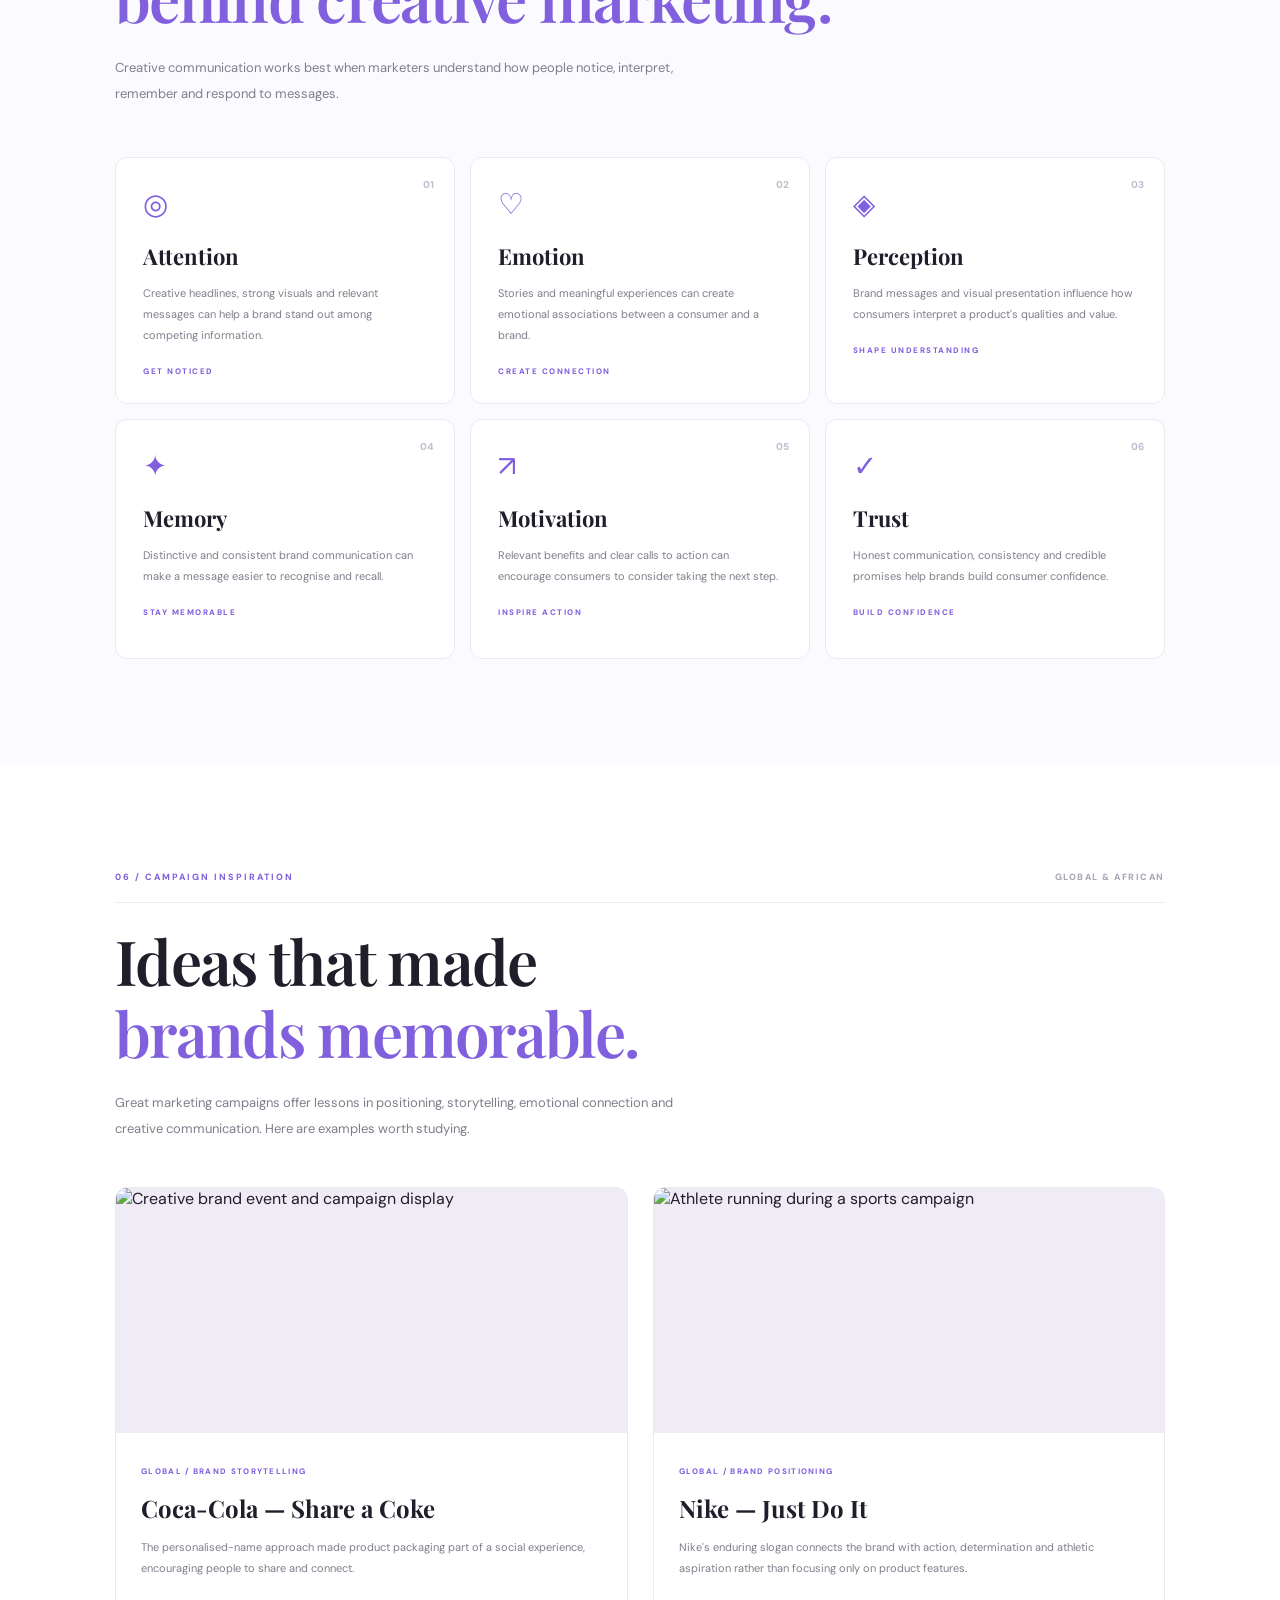
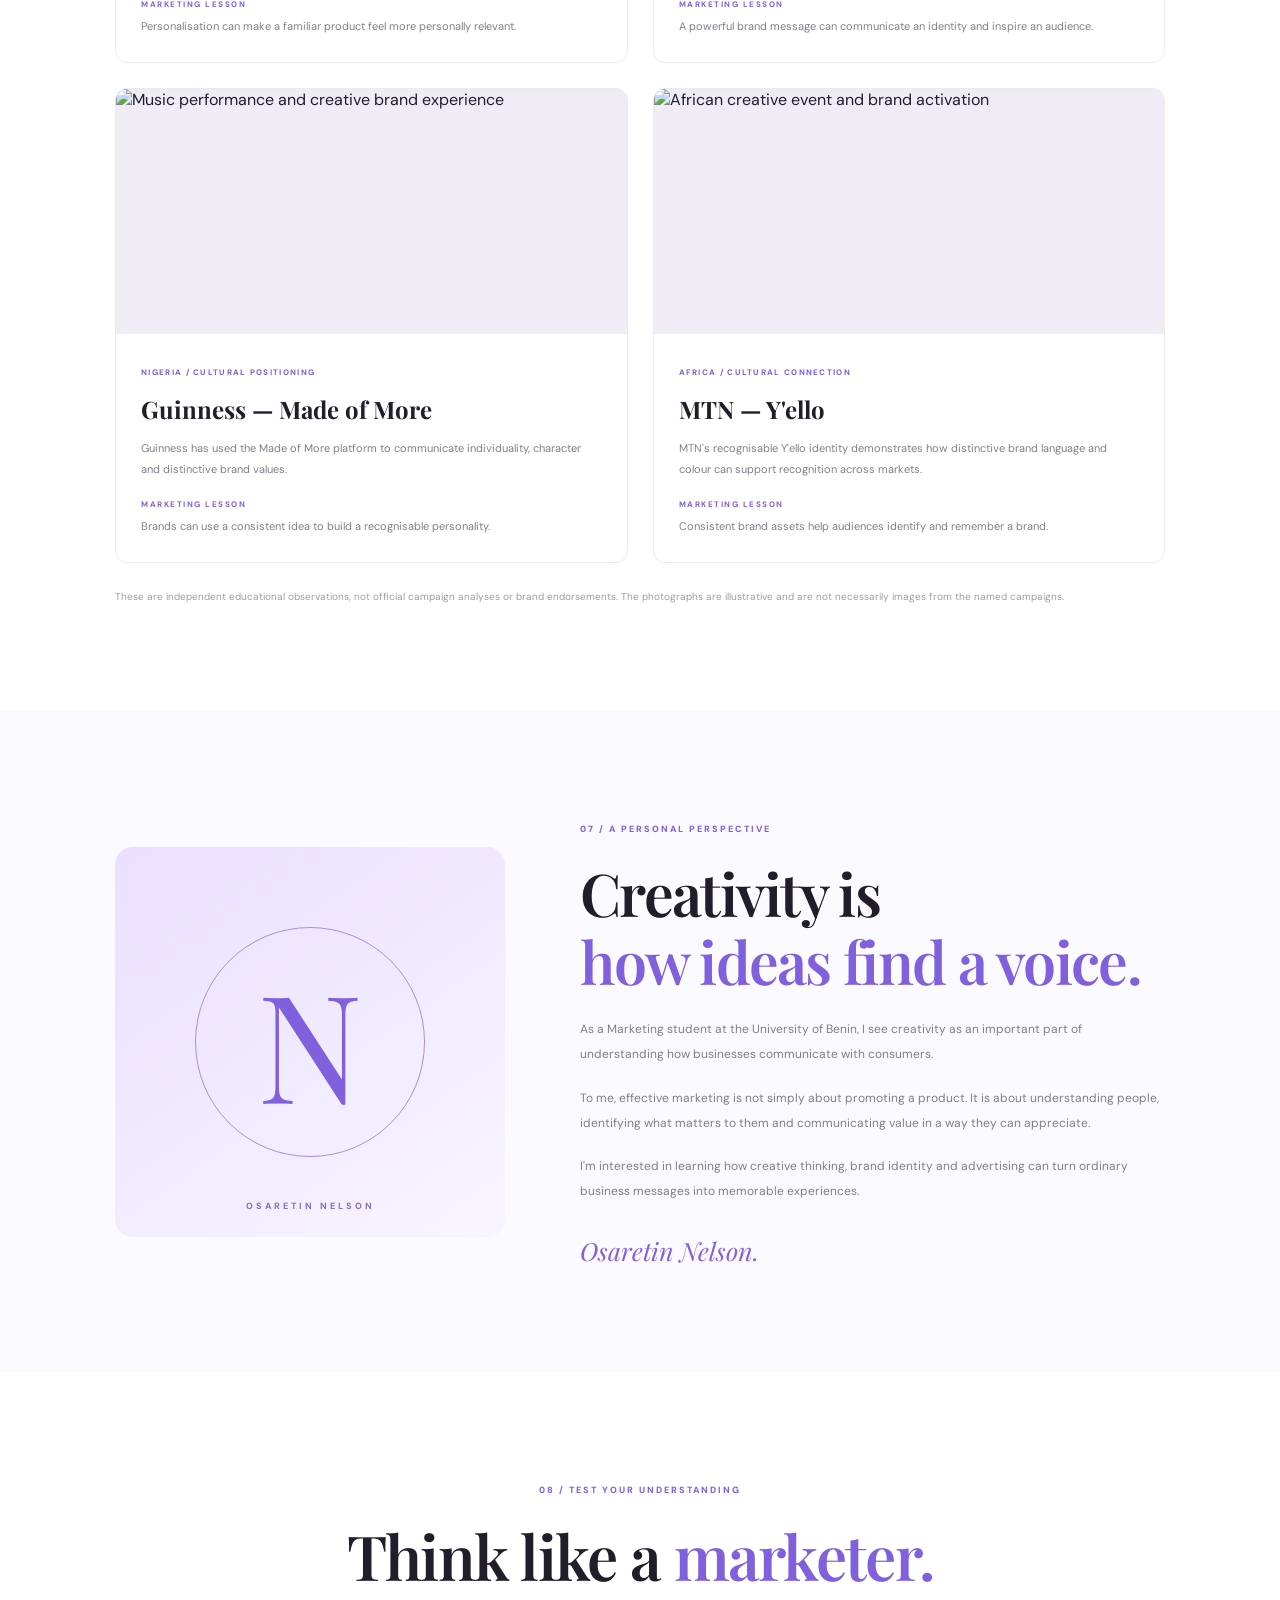
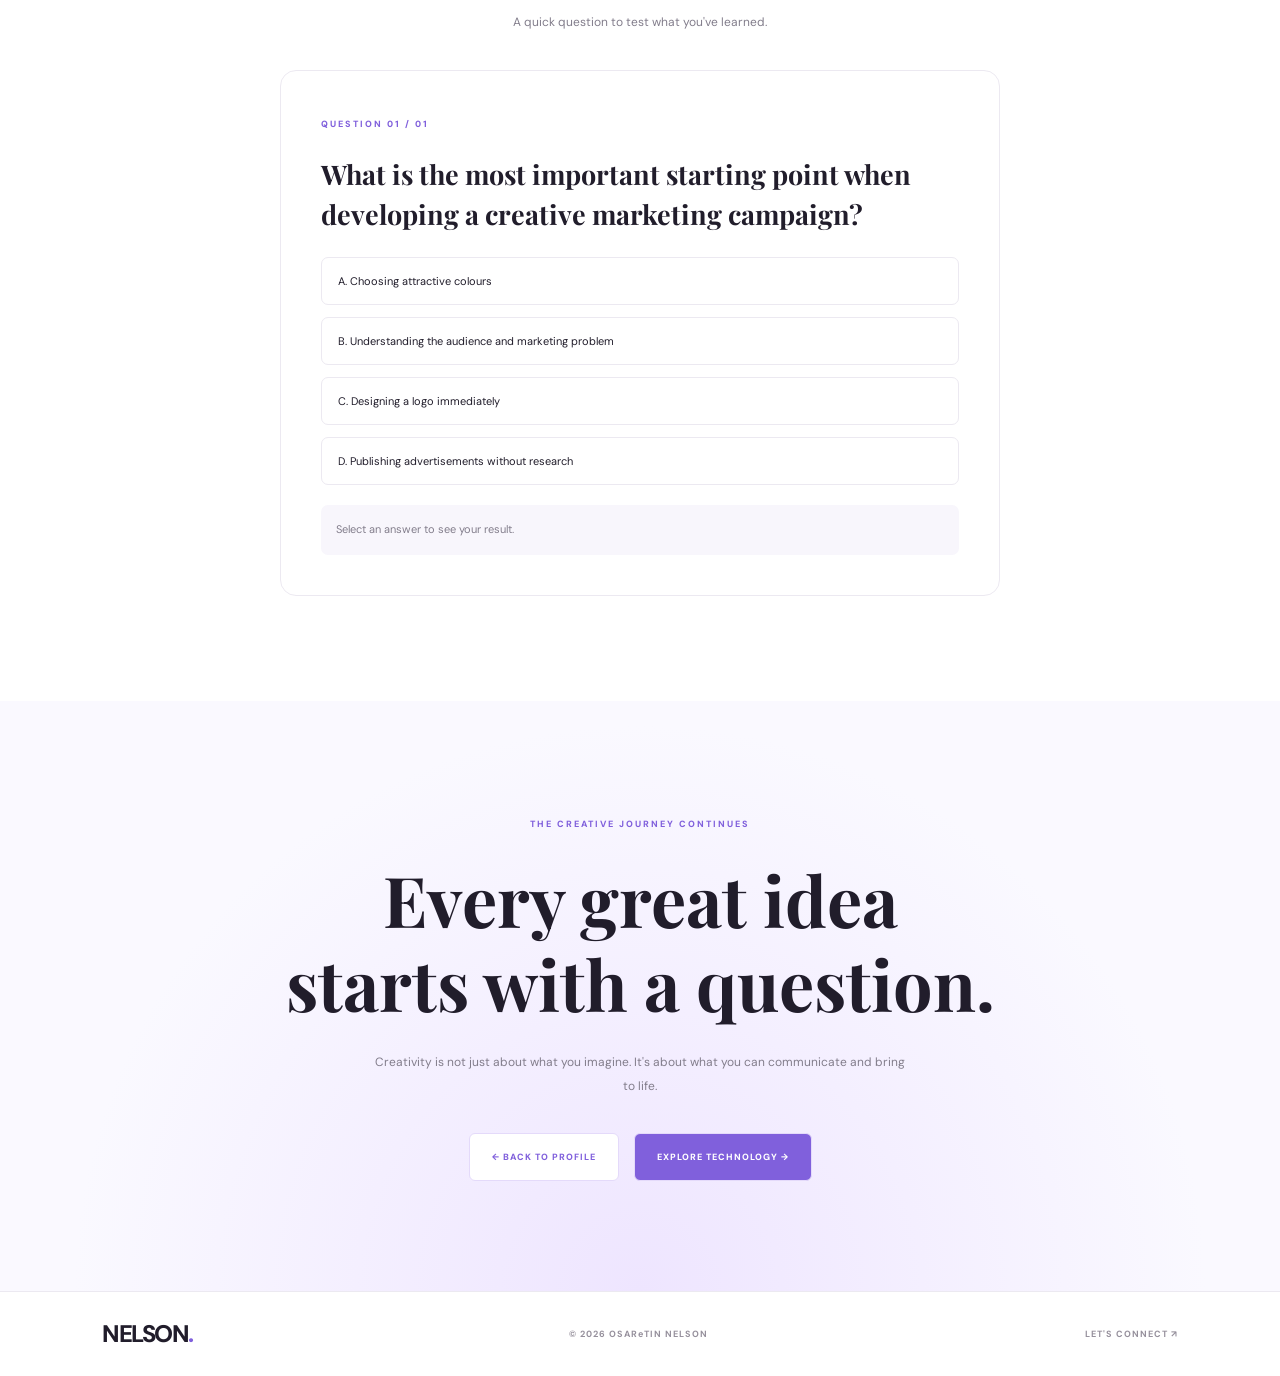
==== commit 4106a6de: "update" ====
--- a/creativity.html
+++ b/creativity.html
@@ -1,91 +1,893 @@
+
 <!DOCTYPE html>
 <html lang="en">
-
 <head>
   <meta charset="UTF-8">
   <meta name="viewport" content="width=device-width, initial-scale=1.0">
-  <meta name="theme-color" content="#faf8ff">
-  <title>Creativity — Nelson</title>
+  <meta name="theme-color" content="#ffffff">
+  <meta name="description" content="Explore creativity in marketing, advertising, branding, storytelling and consumer psychology through Nelson's marketing portfolio.">
+
+  <title>Creativity in Marketing | Osaretin Nelson</title>
+
+  <link rel="preconnect" href="https://fonts.googleapis.com">
+  <link rel="preconnect" href="https://fonts.gstatic.com" crossorigin>
+  <link href="https://fonts.googleapis.com/css2?family=DM+Sans:wght@400;500;600;700;800&family=Playfair+Display:wght@500;600;700&display=swap" rel="stylesheet">
+
   <link rel="stylesheet" href="style.css">
 </head>
 
-<body class="detail-page creativity-page">
-  
-  <div class="page-decoration" aria-hidden="true">
-    <span class="detail-shape shape-a"></span>
-    <span class="detail-shape shape-b"></span>
-    <span class="detail-shape shape-c"></span>
-    <span class="detail-orbit"></span>
+<body class="detail-page creativity-page creative-hub">
+
+  <!-- DECORATIVE BACKGROUND -->
+  <div class="creative-background" aria-hidden="true">
+    <span class="bg-orb orb-one"></span>
+    <span class="bg-orb orb-two"></span>
+    <span class="bg-square square-one"></span>
+    <span class="bg-square square-two"></span>
   </div>
-  
-  <header class="detail-nav">
-    <a href="index.html#interests" class="back-link">
-      <span class="back-arrow"></span> BACK TO PROFILE
+
+  <!-- NAVIGATION -->
+  <header class="creative-nav">
+    <a href="index.html" class="creative-logo">NELSON<span>.</span></a>
+
+    <nav class="creative-nav-links">
+      <a href="#introduction">Introduction</a>
+      <a href="#pillars">Pillars</a>
+      <a href="#process">Process</a>
+      <a href="#campaigns">Campaigns</a>
+    </nav>
+
+    <a href="index.html#interests" class="creative-back">
+      <span>←</span> Profile
     </a>
-    <a href="index.html" class="logo">NELSON<span>.</span></a>
-    <span class="page-counter">01 / 03</span>
   </header>
-  
-  <main class="detail-main">
-    
-    <section class="detail-hero">
-      <div class="detail-copy">
-        <span class="eyebrow">01 — MY CREATIVE SIDE</span>
-        
+
+  <main>
+
+    <!-- HERO -->
+    <section class="creative-hero">
+
+      <div class="creative-hero-copy">
+        <span class="creative-eyebrow">
+          NELSON / MARKETING & CREATIVITY / 001
+        </span>
+
         <h1>
-          Think beyond<br>
-          <span>the ordinary.</span>
+          Great marketing<br>
+          begins with<br>
+          <span>a great idea.</span>
         </h1>
-        
-        <p class="detail-description">
-          Creativity is about seeing possibilities where
-          others see limitations. It's the freedom to explore
-          ideas and express them in unique ways.
+
+        <p>
+          Exploring the power of imagination, strategic thinking
+          and creative communication in the world of marketing.
+          Because sometimes, the way you communicate an idea
+          makes all the difference.
         </p>
-        
-        <a href="#creative-story" class="detail-cta">
-          EXPLORE MY STORY <span class="arrow-icon"></span>
-        </a>
-      </div>
-      
-      <div class="creative-art">
-        <div class="creative-orbit"></div>
-        <div class="creative-diamond"></div>
-        <div class="creative-circle"></div>
-        <div class="creative-square"></div>
-        <span class="creative-word">CREATE</span>
-        <span class="creative-number">01</span>
-      </div>
-    </section>
-    
-    <section class="detail-story" id="creative-story">
-      <span class="eyebrow">A MIND FULL OF POSSIBILITIES</span>
-      <h2>Ideas deserve <span>to be explored.</span></h2>
-      
+
+        <div class="creative-hero-buttons">
+          <a href="#introduction" class="creative-primary-button">
+            EXPLORE THE WORLD <span>↗</span>
+          </a>
+
+          <a href="#pillars" class="creative-secondary-button">
+            DISCOVER THE PILLARS
+          </a>
+        </div>
+
+        <div class="creative-hero-meta">
+          <span>01 — BRANDING</span>
+          <span>02 — ADVERTISING</span>
+          <span>03 — STORYTELLING</span>
+        </div>
+      </div>
+
+      <div class="creative-hero-visual">
+        <div class="hero-visual-label">THE POWER OF IDEAS</div>
+
+        <div class="hero-glow"></div>
+        <div class="hero-ring hero-ring-one"></div>
+        <div class="hero-ring hero-ring-two"></div>
+
+        <div class="hero-main-object">
+          <span>IDEA</span>
+        </div>
+
+        <div class="hero-floating hero-floating-one">✳</div>
+        <div class="hero-floating hero-floating-two">✦</div>
+        <div class="hero-floating hero-floating-three">+</div>
+
+        <div class="hero-visual-caption">
+          <strong>IMAGINATION</strong>
+          <span>TURNING THOUGHTS INTO VALUE</span>
+        </div>
+      </div>
+
+      <div class="hero-scroll">
+        <span></span> SCROLL TO EXPLORE
+      </div>
+
+    </section>
+
+
+    <!-- INTRODUCTION -->
+    <section class="creative-intro creative-section" id="introduction">
+
+      <div class="creative-section-heading">
+        <span class="creative-eyebrow">01 / UNDERSTANDING THE CONCEPT</span>
+        <span class="creative-section-number">01—09</span>
+      </div>
+
+      <div class="creative-intro-grid">
+
+        <div>
+          <h2>
+            Creativity is more<br>
+            than making things<br>
+            <span>look beautiful.</span>
+          </h2>
+        </div>
+
+        <div class="creative-intro-text">
+          <p class="creative-lead">
+            Marketing creativity is the process of developing
+            original, relevant and meaningful ideas that help
+            businesses communicate value and connect with people.
+          </p>
+
+          <p>
+            It involves combining imagination with marketing
+            knowledge to develop messages, experiences and
+            campaigns that attract attention, communicate
+            benefits and create memorable brand experiences.
+          </p>
+
+          <p>
+            A creative marketer does not simply ask,
+            "How can I advertise this product?"
+            The better question is:
+            "How can I make people understand why this product
+            matters to them?"
+          </p>
+
+          <div class="creative-definition">
+            <span>THE CENTRAL IDEA</span>
+            <strong>
+              Creativity gives marketing its expression.
+              Strategy gives that expression its direction.
+            </strong>
+          </div>
+        </div>
+
+      </div>
+
+    </section>
+
+
+    <!-- SIX PILLARS -->
+    <section class="creative-pillars creative-section" id="pillars">
+
+      <div class="creative-section-heading">
+        <span class="creative-eyebrow">02 / THE FOUNDATIONS</span>
+        <span class="creative-section-number">SIX PILLARS</span>
+      </div>
+
+      <div class="creative-heading-row">
+        <div>
+          <h2>Six pillars of<br><span>marketing creativity.</span></h2>
+        </div>
+
+        <p>
+          Different creative disciplines work together to
+          shape how a business presents itself, communicates
+          and builds relationships with consumers.
+        </p>
+      </div>
+
+      <div class="pillar-grid">
+
+        <article class="pillar-card">
+          <span class="pillar-number">01</span>
+          <div class="pillar-icon">◈</div>
+          <span class="pillar-category">IDENTITY & POSITIONING</span>
+          <h3>Brand Identity</h3>
+          <p>
+            Creating a distinctive identity through brand names,
+            logos, colours, personality, positioning and
+            consistent communication.
+          </p>
+          <button class="pillar-expand" aria-expanded="false">
+            Explore concept <span>+</span>
+          </button>
+          <div class="pillar-extra">
+            <strong>Marketing application</strong>
+            <p>
+              A brand should be recognisable and communicate
+              a clear promise. Its identity helps consumers
+              distinguish it from competing alternatives.
+            </p>
+            <strong>Example</strong>
+            <p>
+              A Nigerian fashion business can develop a
+              recognisable identity through its visual style,
+              packaging, tone of voice and customer experience.
+            </p>
+          </div>
+        </article>
+
+        <article class="pillar-card">
+          <span class="pillar-number">02</span>
+          <div class="pillar-icon">✳</div>
+          <span class="pillar-category">PERSUASION & COMMUNICATION</span>
+          <h3>Advertising Creativity</h3>
+          <p>
+            Developing attention-grabbing advertisements
+            that communicate product benefits and encourage
+            consumers to consider a brand.
+          </p>
+          <button class="pillar-expand" aria-expanded="false">
+            Explore concept <span>+</span>
+          </button>
+          <div class="pillar-extra">
+            <strong>Marketing application</strong>
+            <p>
+              Advertisements combine headlines, visuals,
+              storytelling and calls to action to communicate
+              a persuasive message.
+            </p>
+            <strong>Example</strong>
+            <p>
+              An advert for a delivery service could focus
+              on convenience and time saved rather than
+              simply listing delivery prices.
+            </p>
+          </div>
+        </article>
+
+        <article class="pillar-card">
+          <span class="pillar-number">03</span>
+          <div class="pillar-icon">◎</div>
+          <span class="pillar-category">EMOTION & CONNECTION</span>
+          <h3>Brand Storytelling</h3>
+          <p>
+            Using meaningful stories and experiences to
+            communicate a brand's purpose, values and
+            relationship with its audience.
+          </p>
+          <button class="pillar-expand" aria-expanded="false">
+            Explore concept <span>+</span>
+          </button>
+          <div class="pillar-extra">
+            <strong>Marketing application</strong>
+            <p>
+              Storytelling gives audiences a context they
+              can understand and relate to, instead of
+              presenting only product features.
+            </p>
+            <strong>Example</strong>
+            <p>
+              A small business can tell the story of how
+              its products are made and the people behind
+              the business.
+            </p>
+          </div>
+        </article>
+
+        <article class="pillar-card">
+          <span class="pillar-number">04</span>
+          <div class="pillar-icon">▧</div>
+          <span class="pillar-category">CONTENT & ENGAGEMENT</span>
+          <h3>Content Creativity</h3>
+          <p>
+            Creating valuable and engaging content that
+            educates, entertains, informs or inspires
+            a particular audience.
+          </p>
+          <button class="pillar-expand" aria-expanded="false">
+            Explore concept <span>+</span>
+          </button>
+          <div class="pillar-extra">
+            <strong>Marketing application</strong>
+            <p>
+              Content can take different forms including
+              articles, short videos, infographics, podcasts
+              and social media posts.
+            </p>
+            <strong>Example</strong>
+            <p>
+              A skincare brand could publish educational
+              content explaining skincare routines instead
+              of relying exclusively on promotional posts.
+            </p>
+          </div>
+        </article>
+
+        <article class="pillar-card">
+          <span class="pillar-number">05</span>
+          <div class="pillar-icon">◇</div>
+          <span class="pillar-category">DESIGN & PERCEPTION</span>
+          <h3>Visual Communication</h3>
+          <p>
+            Using colour, typography, imagery, composition
+            and visual hierarchy to make marketing messages
+            easier to understand.
+          </p>
+          <button class="pillar-expand" aria-expanded="false">
+            Explore concept <span>+</span>
+          </button>
+          <div class="pillar-extra">
+            <strong>Marketing application</strong>
+            <p>
+              Good visual communication directs attention
+              and helps audiences identify the most important
+              parts of a message.
+            </p>
+            <strong>Example</strong>
+            <p>
+              A product poster can use a clear headline,
+              strong product image and visible call to action
+              to communicate effectively.
+            </p>
+          </div>
+        </article>
+
+        <article class="pillar-card">
+          <span class="pillar-number">06</span>
+          <div class="pillar-icon">↗</div>
+          <span class="pillar-category">INTEGRATED COMMUNICATION</span>
+          <h3>Creative Campaigns</h3>
+          <p>
+            Bringing multiple creative ideas and communication
+            channels together around one consistent marketing
+            objective.
+          </p>
+          <button class="pillar-expand" aria-expanded="false">
+            Explore concept <span>+</span>
+          </button>
+          <div class="pillar-extra">
+            <strong>Marketing application</strong>
+            <p>
+              A campaign can coordinate social media,
+              outdoor advertising, public relations,
+              promotional activities and other channels.
+            </p>
+            <strong>Example</strong>
+            <p>
+              A new product launch could use a teaser campaign,
+              an event, influencer content and follow-up
+              customer communication.
+            </p>
+          </div>
+        </article>
+
+      </div>
+
+    </section>
+
+
+    <!-- CREATIVE PROCESS -->
+    <section class="creative-process creative-section" id="process">
+
+      <div class="creative-section-heading">
+        <span class="creative-eyebrow">03 / FROM THOUGHT TO EXECUTION</span>
+        <span class="creative-section-number">THE PROCESS</span>
+      </div>
+
+      <h2>How a marketing idea<br><span>becomes a campaign.</span></h2>
+
+      <p class="process-intro">
+        Creativity is not always a random moment of inspiration.
+        In marketing, it can follow a structured process
+        supported by research, planning and evaluation.
+      </p>
+
+      <div class="process-timeline">
+
+        <article class="process-step">
+          <span class="process-step-number">01</span>
+          <div class="process-step-content">
+            <span>DISCOVERY</span>
+            <h3>Research the market</h3>
+            <p>
+              Study the target audience, competitors, market
+              conditions and customer needs. Understand the
+              problem before developing an idea.
+            </p>
+            <small>KEY QUESTION: WHO ARE WE TRYING TO REACH?</small>
+          </div>
+        </article>
+
+        <article class="process-step">
+          <span class="process-step-number">02</span>
+          <div class="process-step-content">
+            <span>UNDERSTANDING</span>
+            <h3>Identify the problem</h3>
+            <p>
+              Define the marketing challenge. Is the business
+              trying to increase awareness, improve perception,
+              introduce a product or encourage trial?
+            </p>
+            <small>KEY QUESTION: WHAT NEEDS TO CHANGE?</small>
+          </div>
+        </article>
+
+        <article class="process-step">
+          <span class="process-step-number">03</span>
+          <div class="process-step-content">
+            <span>IMAGINATION</span>
+            <h3>Generate creative ideas</h3>
+            <p>
+              Brainstorm possible concepts, messages,
+              campaign themes and different ways to reach
+              the intended audience.
+            </p>
+            <small>KEY QUESTION: WHAT IS A BETTER WAY TO COMMUNICATE?</small>
+          </div>
+        </article>
+
+        <article class="process-step">
+          <span class="process-step-number">04</span>
+          <div class="process-step-content">
+            <span>STRATEGY</span>
+            <h3>Develop the concept</h3>
+            <p>
+              Select an idea that is relevant to the audience
+              and consistent with the brand's objectives.
+              Develop the message and creative direction.
+            </p>
+            <small>KEY QUESTION: WHY SHOULD THIS IDEA WORK?</small>
+          </div>
+        </article>
+
+        <article class="process-step">
+          <span class="process-step-number">05</span>
+          <div class="process-step-content">
+            <span>EXECUTION</span>
+            <h3>Create the campaign</h3>
+            <p>
+              Produce the creative materials, choose suitable
+              communication channels and deliver a consistent
+              message to the target audience.
+            </p>
+            <small>KEY QUESTION: HOW WILL PEOPLE EXPERIENCE IT?</small>
+          </div>
+        </article>
+
+        <article class="process-step">
+          <span class="process-step-number">06</span>
+          <div class="process-step-content">
+            <span>EVALUATION</span>
+            <h3>Measure the outcome</h3>
+            <p>
+              Evaluate performance using appropriate measures
+              such as reach, engagement, brand awareness,
+              enquiries and conversions.
+            </p>
+            <small>KEY QUESTION: DID WE ACHIEVE OUR OBJECTIVE?</small>
+          </div>
+        </article>
+
+      </div>
+
+    </section>
+
+
+    <!-- CAMPAIGN LAB -->
+    <section class="campaign-lab creative-section" id="lab">
+
+      <div class="creative-section-heading">
+        <span class="creative-eyebrow">04 / PRACTICAL MARKETING</span>
+        <span class="creative-section-number">CREATIVE LAB</span>
+      </div>
+
+      <div class="lab-heading">
+        <div>
+          <h2>Behind<br><span>the idea.</span></h2>
+        </div>
+        <p>
+          Let's take an ordinary product and develop
+          a creative marketing concept around it.
+          Explore how research, positioning and
+          communication work together.
+        </p>
+      </div>
+
+      <div class="lab-product">
+
+        <div class="lab-product-visual">
+          <div class="water-glow"></div>
+          <div class="water-bottle">
+            <div class="bottle-cap"></div>
+            <div class="bottle-label">
+              <strong>PURE</strong>
+              <span>FLOW</span>
+              <small>REFRESH YOUR MOMENT</small>
+            </div>
+          </div>
+          <span class="lab-product-tag">FICTIONAL BRAND / 001</span>
+        </div>
+
+        <div class="lab-product-content">
+          <span class="creative-eyebrow">THE CREATIVE CHALLENGE</span>
+          <h3>Meet PUREFLOW.</h3>
+          <p>
+            PUREFLOW is a fictional bottled-water brand.
+            Our challenge is to create a memorable marketing
+            concept that connects the product with everyday
+            moments of refreshment.
+          </p>
+
+          <div class="lab-info">
+            <span>TARGET AUDIENCE</span>
+            <strong>Students, professionals and active consumers.</strong>
+          </div>
+
+          <div class="lab-info">
+            <span>MARKETING OBJECTIVE</span>
+            <strong>Build awareness and encourage product consideration.</strong>
+          </div>
+
+          <div class="lab-info">
+            <span>CREATIVE MESSAGE</span>
+            <strong>Refresh Your Moment.</strong>
+          </div>
+        </div>
+
+      </div>
+
+      <div class="lab-explorer">
+        <span class="creative-eyebrow">EXPLORE THE CAMPAIGN STRATEGY</span>
+        <h3>What makes this idea work?</h3>
+
+        <div class="lab-tabs" role="group" aria-label="Campaign strategy topics">
+          <button class="lab-tab active" data-lab="insight">Consumer insight</button>
+          <button class="lab-tab" data-lab="concept">Creative concept</button>
+          <button class="lab-tab" data-lab="execution">Execution</button>
+          <button class="lab-tab" data-lab="measurement">Measurement</button>
+        </div>
+
+        <div class="lab-tab-content" id="labContent" aria-live="polite">
+          <span>01 / CONSUMER INSIGHT</span>
+          <h4>People buy more than products. They buy experiences.</h4>
+          <p>
+            The campaign starts with the idea that hydration
+            is part of many everyday routines. Connecting
+            the product with relatable moments gives the
+            communication a human context.
+          </p>
+        </div>
+      </div>
+
+    </section>
+
+
+    <!-- MARKETING PSYCHOLOGY -->
+    <section class="creative-psychology creative-section" id="psychology">
+
+      <div class="creative-section-heading">
+        <span class="creative-eyebrow">05 / UNDERSTANDING CONSUMERS</span>
+        <span class="creative-section-number">THE HUMAN SIDE</span>
+      </div>
+
+      <h2>The psychology<br><span>behind creative marketing.</span></h2>
+
+      <p class="psychology-intro">
+        Creative communication works best when marketers
+        understand how people notice, interpret, remember
+        and respond to messages.
+      </p>
+
+      <div class="psychology-grid">
+
+        <article>
+          <span>01</span>
+          <div class="psych-icon">◎</div>
+          <h3>Attention</h3>
+          <p>
+            Creative headlines, strong visuals and relevant
+            messages can help a brand stand out among
+            competing information.
+          </p>
+          <small>GET NOTICED</small>
+        </article>
+
+        <article>
+          <span>02</span>
+          <div class="psych-icon">♡</div>
+          <h3>Emotion</h3>
+          <p>
+            Stories and meaningful experiences can create
+            emotional associations between a consumer
+            and a brand.
+          </p>
+          <small>CREATE CONNECTION</small>
+        </article>
+
+        <article>
+          <span>03</span>
+          <div class="psych-icon">◈</div>
+          <h3>Perception</h3>
+          <p>
+            Brand messages and visual presentation influence
+            how consumers interpret a product's qualities
+            and value.
+          </p>
+          <small>SHAPE UNDERSTANDING</small>
+        </article>
+
+        <article>
+          <span>04</span>
+          <div class="psych-icon">✦</div>
+          <h3>Memory</h3>
+          <p>
+            Distinctive and consistent brand communication
+            can make a message easier to recognise
+            and recall.
+          </p>
+          <small>STAY MEMORABLE</small>
+        </article>
+
+        <article>
+          <span>05</span>
+          <div class="psych-icon">↗</div>
+          <h3>Motivation</h3>
+          <p>
+            Relevant benefits and clear calls to action
+            can encourage consumers to consider
+            taking the next step.
+          </p>
+          <small>INSPIRE ACTION</small>
+        </article>
+
+        <article>
+          <span>06</span>
+          <div class="psych-icon">✓</div>
+          <h3>Trust</h3>
+          <p>
+            Honest communication, consistency and credible
+            promises help brands build consumer confidence.
+          </p>
+          <small>BUILD CONFIDENCE</small>
+        </article>
+
+      </div>
+
+    </section>
+
+
+    <!-- CAMPAIGN INSPIRATION -->
+    <section class="campaign-inspiration creative-section" id="campaigns">
+
+      <div class="creative-section-heading">
+        <span class="creative-eyebrow">06 / CAMPAIGN INSPIRATION</span>
+        <span class="creative-section-number">GLOBAL & AFRICAN</span>
+      </div>
+
+      <h2>Ideas that made<br><span>brands memorable.</span></h2>
+
+      <p class="inspiration-intro">
+        Great marketing campaigns offer lessons in
+        positioning, storytelling, emotional connection
+        and creative communication. Here are examples
+        worth studying.
+      </p>
+
+      <div class="inspiration-grid">
+
+        <article class="inspiration-card">
+          <img
+            src="https://images.unsplash.com/photo-1531058020387-3be344556be6?w=900"
+            alt="Creative brand event and campaign display"
+            loading="lazy">
+
+          <div class="inspiration-body">
+            <span>GLOBAL / BRAND STORYTELLING</span>
+            <h3>Coca-Cola — Share a Coke</h3>
+            <p>
+              The personalised-name approach made product
+              packaging part of a social experience,
+              encouraging people to share and connect.
+            </p>
+            <strong>MARKETING LESSON</strong>
+            <p>
+              Personalisation can make a familiar product
+              feel more personally relevant.
+            </p>
+          </div>
+        </article>
+
+        <article class="inspiration-card">
+          <img
+            src="https://images.unsplash.com/photo-1461896836934-ffe607ba8211?w=900"
+            alt="Athlete running during a sports campaign"
+            loading="lazy">
+
+          <div class="inspiration-body">
+            <span>GLOBAL / BRAND POSITIONING</span>
+            <h3>Nike — Just Do It</h3>
+            <p>
+              Nike's enduring slogan connects the brand
+              with action, determination and athletic
+              aspiration rather than focusing only
+              on product features.
+            </p>
+            <strong>MARKETING LESSON</strong>
+            <p>
+              A powerful brand message can communicate
+              an identity and inspire an audience.
+            </p>
+          </div>
+        </article>
+
+        <article class="inspiration-card">
+          <img
+            src="https://images.unsplash.com/photo-1516280440614-37939bbacd81?w=900"
+            alt="Music performance and creative brand experience"
+            loading="lazy">
+
+          <div class="inspiration-body">
+            <span>NIGERIA / CULTURAL POSITIONING</span>
+            <h3>Guinness — Made of More</h3>
+            <p>
+              Guinness has used the Made of More platform
+              to communicate individuality, character
+              and distinctive brand values.
+            </p>
+            <strong>MARKETING LESSON</strong>
+            <p>
+              Brands can use a consistent idea to build
+              a recognisable personality.
+            </p>
+          </div>
+        </article>
+
+        <article class="inspiration-card">
+          <img
+            src="https://images.unsplash.com/photo-1531058020387-3be344556be6?w=900"
+            alt="African creative event and brand activation"
+            loading="lazy">
+
+          <div class="inspiration-body">
+            <span>AFRICA / CULTURAL CONNECTION</span>
+            <h3>MTN — Y'ello</h3>
+            <p>
+              MTN's recognisable Y'ello identity demonstrates
+              how distinctive brand language and colour
+              can support recognition across markets.
+            </p>
+            <strong>MARKETING LESSON</strong>
+            <p>
+              Consistent brand assets help audiences
+              identify and remember a brand.
+            </p>
+          </div>
+        </article>
+
+      </div>
+
+      <p class="inspiration-disclaimer">
+        These are independent educational observations,
+        not official campaign analyses or brand endorsements.
+        The photographs are illustrative and are not necessarily
+        images from the named campaigns.
+      </p>
+
+    </section>
+
+
+    <!-- NELSON'S PERSPECTIVE -->
+    <section class="nelson-perspective creative-section" id="perspective">
+
+      <div class="perspective-visual">
+        <div class="perspective-circle"></div>
+        <span>N</span>
+        <small>OSARETIN NELSON</small>
+      </div>
+
+      <div class="perspective-copy">
+        <span class="creative-eyebrow">07 / A PERSONAL PERSPECTIVE</span>
+
+        <h2>Creativity is<br><span>how ideas find a voice.</span></h2>
+
+        <p>
+          As a Marketing student at the University of Benin,
+          I see creativity as an important part of understanding
+          how businesses communicate with consumers.
+        </p>
+
+        <p>
+          To me, effective marketing is not simply about
+          promoting a product. It is about understanding
+          people, identifying what matters to them and
+          communicating value in a way they can appreciate.
+        </p>
+
+        <p>
+          I'm interested in learning how creative thinking,
+          brand identity and advertising can turn ordinary
+          business messages into memorable experiences.
+        </p>
+
+        <span class="perspective-signature">Osaretin Nelson.</span>
+      </div>
+
+    </section>
+
+
+    <!-- KNOWLEDGE CHECK -->
+    <section class="creative-quiz creative-section" id="knowledge">
+
+      <span class="creative-eyebrow">08 / TEST YOUR UNDERSTANDING</span>
+
+      <h2>Think like a <span>marketer.</span></h2>
+
       <p>
-        I enjoy discovering different perspectives, exploring
-        fresh ideas and finding interesting ways to express
-        myself. This is where imagination meets curiosity.
+        A quick question to test what you've learned.
       </p>
-    </section>
-    
-    <section class="detail-bottom">
-      <span>THE STORY CONTINUES</span>
-      <h2>There is always something new to create.</h2>
-      <a href="tech.html" class="next-page-link">
-        NEXT: TECHNOLOGY <span class="arrow-icon"></span>
-      </a>
-    </section>
-    
+
+      <div class="quiz-card">
+        <span class="quiz-count">QUESTION 01 / 01</span>
+
+        <h3>
+          What is the most important starting point
+          when developing a creative marketing campaign?
+        </h3>
+
+        <div class="quiz-options">
+          <button class="quiz-option" data-correct="false">
+            A. Choosing attractive colours
+          </button>
+          <button class="quiz-option" data-correct="true">
+            B. Understanding the audience and marketing problem
+          </button>
+          <button class="quiz-option" data-correct="false">
+            C. Designing a logo immediately
+          </button>
+          <button class="quiz-option" data-correct="false">
+            D. Publishing advertisements without research
+          </button>
+        </div>
+
+        <div class="quiz-feedback" id="quizFeedback" aria-live="polite">
+          Select an answer to see your result.
+        </div>
+      </div>
+
+    </section>
+
+
+    <!-- CLOSING -->
+    <section class="creative-closing">
+
+      <span>THE CREATIVE JOURNEY CONTINUES</span>
+
+      <h2>
+        Every great idea<br>
+        starts with a question.
+      </h2>
+
+      <p>
+        Creativity is not just about what you imagine.
+        It's about what you can communicate and bring to life.
+      </p>
+
+      <div class="closing-buttons">
+        <a href="index.html#interests">← BACK TO PROFILE</a>
+        <a href="tech.html">EXPLORE TECHNOLOGY →</a>
+      </div>
+
+    </section>
+
   </main>
-  
-  <footer class="detail-footer">
-    <a href="index.html" class="logo">NELSON<span>.</span></a>
-    <p>© <span id="year"></span> Osaretin Nelson</p>
-    <a href="index.html#contact">LET'S CONNECT</a>
+
+
+  <!-- FOOTER -->
+  <footer class="creative-footer">
+    <a href="index.html" class="creative-logo">NELSON<span>.</span></a>
+    <span>© <span id="year"></span> OSAReTIN NELSON</span>
+    <a href="index.html#contact">LET'S CONNECT ↗</a>
   </footer>
-  
+
   <script src="app.js"></script>
 </body>
-
-</html>+</html>
--- a/style.css
+++ b/style.css
@@ -2013,3 +2013,1530 @@
     transform: none;
   }
 }
+
+
+
+
+/* =========================================
+   NELSON CREATIVE HUB — PREMIUM EDITION
+========================================= */
+
+.creative-hub {
+  --purple: #8060dc;
+  --purple-dark: #6241bb;
+  --purple-light: #eee8ff;
+  --ink: #211d2b;
+  --muted: #827d8b;
+  --line: #ece9f1;
+  background: #fff;
+  color: var(--ink);
+  font-family: 'DM Sans', sans-serif;
+}
+
+.creative-hub * {
+  box-sizing: border-box;
+}
+
+.creative-hub a {
+  text-decoration: none;
+}
+
+.creative-background {
+  position: fixed;
+  inset: 0;
+  pointer-events: none;
+  overflow: hidden;
+  z-index: 0;
+}
+
+.bg-orb {
+  position: absolute;
+  border-radius: 50%;
+  filter: blur(2px);
+  opacity: .12;
+  background: #a78af2;
+}
+
+.orb-one {
+  width: 250px;
+  height: 250px;
+  top: 10%;
+  right: -120px;
+}
+
+.orb-two {
+  width: 180px;
+  height: 180px;
+  bottom: 15%;
+  left: -100px;
+}
+
+.bg-square {
+  position: absolute;
+  border: 1px solid #a78af2;
+  width: 55px;
+  height: 55px;
+  transform: rotate(35deg);
+  opacity: .13;
+}
+
+.square-one {
+  top: 35%;
+  left: 3%;
+}
+
+.square-two {
+  right: 5%;
+  bottom: 20%;
+}
+
+.creative-hub main,
+.creative-nav,
+.creative-footer {
+  position: relative;
+  z-index: 1;
+}
+
+/* NAVIGATION */
+
+.creative-nav {
+  height: 78px;
+  padding: 0 8%;
+  display: flex;
+  justify-content: space-between;
+  align-items: center;
+  background: rgba(255,255,255,.9);
+  backdrop-filter: blur(18px);
+  border-bottom: 1px solid var(--line);
+  position: sticky;
+  top: 0;
+  z-index: 100;
+}
+
+.creative-logo {
+  font-size: 24px;
+  font-weight: 800;
+  letter-spacing: -1.5px;
+  color: var(--ink);
+}
+
+.creative-logo span {
+  color: var(--purple);
+}
+
+.creative-nav-links {
+  display: flex;
+  align-items: center;
+  gap: 30px;
+}
+
+.creative-nav-links a,
+.creative-back {
+  color: #77717f;
+  font-size: 11px;
+  font-weight: 700;
+  transition: .3s;
+}
+
+.creative-nav-links a:hover,
+.creative-back:hover {
+  color: var(--purple);
+}
+
+.creative-back {
+  display: flex;
+  align-items: center;
+  gap: 10px;
+}
+
+.creative-back span {
+  color: var(--purple);
+  font-size: 18px;
+}
+
+/* COMMON TYPOGRAPHY */
+
+.creative-eyebrow {
+  font-size: 9px;
+  font-weight: 800;
+  letter-spacing: 2px;
+  color: var(--purple);
+  line-height: 1.8;
+}
+
+.creative-section {
+  padding: 105px 9%;
+  scroll-margin-top: 80px;
+}
+
+.creative-section h2 {
+  font-family: 'Playfair Display', serif;
+  font-size: clamp(38px, 5vw, 62px);
+  font-weight: 600;
+  line-height: 1.15;
+  letter-spacing: -1.7px;
+  margin: 22px 0;
+}
+
+.creative-section h2 span {
+  color: var(--purple);
+}
+
+.creative-section-heading {
+  display: flex;
+  justify-content: space-between;
+  align-items: center;
+  gap: 15px;
+  border-bottom: 1px solid var(--line);
+  padding-bottom: 17px;
+}
+
+.creative-section-number {
+  font-size: 9px;
+  font-weight: 800;
+  letter-spacing: 1.5px;
+  color: #aaa4b2;
+}
+
+/* HERO */
+
+.creative-hero {
+  min-height: 690px;
+  padding: 85px 9% 100px;
+  display: grid;
+  grid-template-columns: 1.05fr .95fr;
+  align-items: center;
+  gap: 45px;
+  position: relative;
+}
+
+.creative-hero-copy {
+  position: relative;
+  z-index: 2;
+}
+
+.creative-hero-copy h1 {
+  font-family: 'Playfair Display', serif;
+  font-size: clamp(55px, 7vw, 88px);
+  line-height: 1.08;
+  letter-spacing: -4px;
+  font-weight: 600;
+  margin: 30px 0;
+}
+
+.creative-hero-copy h1 span {
+  color: var(--purple);
+}
+
+.creative-hero-copy > p {
+  color: var(--muted);
+  max-width: 490px;
+  font-size: 14px;
+  line-height: 2;
+}
+
+.creative-hero-buttons {
+  display: flex;
+  flex-wrap: wrap;
+  align-items: center;
+  gap: 25px;
+  margin-top: 32px;
+}
+
+.creative-primary-button {
+  display: inline-flex;
+  align-items: center;
+  gap: 20px;
+  padding: 17px 22px;
+  border-radius: 6px;
+  background: var(--purple);
+  color: white;
+  font-size: 10px;
+  font-weight: 800;
+  letter-spacing: 1px;
+  transition: .3s;
+  box-shadow: 0 12px 25px rgba(128,96,220,.2);
+}
+
+.creative-primary-button:hover {
+  transform: translateY(-5px);
+  background: var(--purple-dark);
+}
+
+.creative-primary-button span {
+  font-size: 17px;
+}
+
+.creative-secondary-button {
+  color: var(--ink);
+  font-size: 9px;
+  font-weight: 800;
+  letter-spacing: 1px;
+}
+
+.creative-hero-meta {
+  display: flex;
+  flex-wrap: wrap;
+  gap: 18px;
+  margin-top: 65px;
+}
+
+.creative-hero-meta span {
+  color: #a29ba9;
+  font-size: 8px;
+  font-weight: 800;
+  letter-spacing: 1px;
+}
+
+/* HERO ARTWORK */
+
+.creative-hero-visual {
+  min-height: 460px;
+  position: relative;
+  display: flex;
+  justify-content: center;
+  align-items: center;
+  border-radius: 28px;
+  background:
+    radial-gradient(circle at 50% 45%, #ffffff 0%, #f4efff 55%, #eee7ff 100%);
+  overflow: hidden;
+  border: 1px solid #eee8fa;
+  box-shadow: 0 30px 90px rgba(80,50,130,.07);
+}
+
+.hero-visual-label {
+  position: absolute;
+  top: 28px;
+  left: 28px;
+  font-size: 9px;
+  letter-spacing: 2px;
+  font-weight: 800;
+  color: #9887c0;
+}
+
+.hero-glow {
+  position: absolute;
+  width: 240px;
+  height: 240px;
+  border-radius: 50%;
+  background: #bca7ff;
+  filter: blur(65px);
+  opacity: .3;
+}
+
+.hero-ring {
+  position: absolute;
+  border: 1px solid rgba(128,96,220,.3);
+  border-radius: 50%;
+}
+
+.hero-ring-one {
+  width: 320px;
+  height: 320px;
+  animation: creativeSpin 25s linear infinite;
+}
+
+.hero-ring-two {
+  width: 245px;
+  height: 245px;
+  border-style: dashed;
+  animation: creativeSpin 35s linear infinite reverse;
+}
+
+.hero-main-object {
+  width: 170px;
+  height: 170px;
+  display: grid;
+  place-items: center;
+  background: linear-gradient(145deg,#a58bed,#6d4ec6);
+  border-radius: 38px;
+  box-shadow:
+    20px 30px 65px rgba(103,72,182,.3),
+    inset 0 3px 8px rgba(255,255,255,.6);
+  transform: rotate(-12deg);
+  animation: heroObjectFloat 5s ease-in-out infinite;
+}
+
+.hero-main-object span {
+  color: white;
+  font-size: 24px;
+  font-weight: 800;
+  letter-spacing: 4px;
+  transform: rotate(12deg);
+}
+
+.hero-floating {
+  position: absolute;
+  display: grid;
+  place-items: center;
+  color: var(--purple);
+  background: white;
+  box-shadow: 0 12px 30px rgba(80,50,130,.1);
+  border-radius: 15px;
+  animation: heroObjectFloat 4s ease-in-out infinite;
+}
+
+.hero-floating-one {
+  width: 55px;
+  height: 55px;
+  top: 22%;
+  right: 18%;
+  font-size: 30px;
+}
+
+.hero-floating-two {
+  width: 48px;
+  height: 48px;
+  bottom: 24%;
+  left: 17%;
+  font-size: 25px;
+  animation-delay: -2s;
+}
+
+.hero-floating-three {
+  width: 35px;
+  height: 35px;
+  top: 50%;
+  right: 12%;
+  font-size: 22px;
+  animation-delay: -1s;
+}
+
+.hero-visual-caption {
+  position: absolute;
+  bottom: 25px;
+  left: 28px;
+  display: flex;
+  flex-direction: column;
+  gap: 6px;
+}
+
+.hero-visual-caption strong {
+  font-size: 10px;
+  letter-spacing: 2px;
+  color: var(--purple-dark);
+}
+
+.hero-visual-caption span {
+  font-size: 8px;
+  letter-spacing: 1.5px;
+  color: #a29ba9;
+}
+
+.hero-scroll {
+  position: absolute;
+  bottom: 28px;
+  left: 9%;
+  display: flex;
+  align-items: center;
+  gap: 12px;
+  font-size: 8px;
+  font-weight: 800;
+  letter-spacing: 2px;
+  color: #aaa3b0;
+}
+
+.hero-scroll span {
+  width: 25px;
+  height: 1px;
+  background: var(--purple);
+}
+
+@keyframes creativeSpin {
+  to { transform: rotate(360deg); }
+}
+
+@keyframes heroObjectFloat {
+  0%,100% { translate: 0 0; }
+  50% { translate: 0 -18px; }
+}
+
+/* INTRODUCTION */
+
+.creative-intro {
+  background: #fbfaff;
+}
+
+.creative-intro-grid {
+  display: grid;
+  grid-template-columns: 1fr 1fr;
+  gap: 80px;
+  align-items: start;
+  margin-top: 55px;
+}
+
+.creative-intro-grid h2 {
+  font-size: clamp(40px,5vw,66px);
+}
+
+.creative-intro-grid h2 span {
+  color: var(--purple);
+}
+
+.creative-intro-text p {
+  color: var(--muted);
+  font-size: 13px;
+  line-height: 2.1;
+  margin-bottom: 22px;
+}
+
+.creative-intro-text .creative-lead {
+  color: var(--ink);
+  font-size: 17px;
+  font-weight: 600;
+  line-height: 1.9;
+}
+
+.creative-definition {
+  margin-top: 35px;
+  padding: 25px;
+  border-left: 3px solid var(--purple);
+  background: white;
+}
+
+.creative-definition span {
+  display: block;
+  color: var(--purple);
+  font-size: 9px;
+  font-weight: 800;
+  letter-spacing: 2px;
+  margin-bottom: 12px;
+}
+
+.creative-definition strong {
+  font-family: 'Playfair Display',serif;
+  font-size: 19px;
+  line-height: 1.6;
+}
+
+/* SIX PILLARS */
+
+.creative-heading-row {
+  display: flex;
+  justify-content: space-between;
+  align-items: end;
+  gap: 35px;
+  margin: 45px 0;
+}
+
+.creative-heading-row h2 {
+  margin: 0;
+}
+
+.creative-heading-row > p {
+  max-width: 360px;
+  color: var(--muted);
+  font-size: 12px;
+  line-height: 2;
+}
+
+.pillar-grid {
+  display: grid;
+  grid-template-columns: repeat(3,1fr);
+  gap: 18px;
+}
+
+.pillar-card {
+  position: relative;
+  min-height: 310px;
+  padding: 30px 25px;
+  border: 1px solid var(--line);
+  background: white;
+  border-radius: 12px;
+  transition: transform .35s, box-shadow .35s, border-color .35s;
+}
+
+.pillar-card:hover,
+.pillar-card.expanded {
+  transform: translateY(-7px);
+  border-color: #d7c9f7;
+  box-shadow: 0 20px 45px rgba(80,50,130,.08);
+}
+
+.pillar-number {
+  position: absolute;
+  top: 25px;
+  right: 25px;
+  color: #c1b9ce;
+  font-size: 11px;
+  font-weight: 800;
+}
+
+.pillar-icon {
+  width: 48px;
+  height: 48px;
+  display: grid;
+  place-items: center;
+  color: var(--purple);
+  background: var(--purple-light);
+  border-radius: 13px;
+  font-size: 25px;
+  margin-bottom: 25px;
+}
+
+.pillar-category {
+  color: var(--purple);
+  font-size: 8px;
+  font-weight: 800;
+  letter-spacing: 1.2px;
+}
+
+.pillar-card h3 {
+  font-family: 'Playfair Display',serif;
+  font-size: 24px;
+  margin: 12px 0;
+}
+
+.pillar-card > p {
+  color: var(--muted);
+  font-size: 11px;
+  line-height: 1.9;
+}
+
+.pillar-expand {
+  margin-top: 22px;
+  padding: 0;
+  display: flex;
+  align-items: center;
+  justify-content: space-between;
+  width: 100%;
+  border: none;
+  background: transparent;
+  color: var(--purple);
+  font-size: 10px;
+  font-weight: 800;
+  cursor: pointer;
+}
+
+.pillar-expand span {
+  font-size: 19px;
+}
+
+.pillar-extra {
+  display: none;
+  margin-top: 22px;
+  padding-top: 20px;
+  border-top: 1px solid var(--line);
+}
+
+.pillar-card.expanded .pillar-extra {
+  display: block;
+  animation: detailFade .35s ease;
+}
+
+.pillar-extra strong {
+  display: block;
+  margin-bottom: 7px;
+  font-size: 11px;
+}
+
+.pillar-extra p {
+  color: var(--muted);
+  font-size: 11px;
+  line-height: 1.9;
+  margin-bottom: 18px;
+}
+
+@keyframes detailFade {
+  from { opacity: 0; transform: translateY(10px); }
+  to { opacity: 1; transform: translateY(0); }
+}
+
+/* PROCESS TIMELINE */
+
+.creative-process {
+  background: #faf9fc;
+}
+
+.process-intro,
+.psychology-intro,
+.inspiration-intro {
+  max-width: 600px;
+  color: var(--muted);
+  font-size: 13px;
+  line-height: 2;
+}
+
+.process-timeline {
+  max-width: 800px;
+  margin: 65px auto 0;
+  position: relative;
+}
+
+.process-timeline::before {
+  content: "";
+  position: absolute;
+  top: 10px;
+  bottom: 25px;
+  left: 27px;
+  width: 1px;
+  background: #d9c9fa;
+}
+
+.process-step {
+  display: flex;
+  gap: 35px;
+  position: relative;
+  padding-bottom: 45px;
+}
+
+.process-step-number {
+  width: 55px;
+  height: 55px;
+  flex-shrink: 0;
+  display: grid;
+  place-items: center;
+  border-radius: 50%;
+  border: 1px solid #d6c7f8;
+  background: white;
+  color: var(--purple);
+  font-size: 12px;
+  font-weight: 800;
+  z-index: 1;
+}
+
+.process-step-content {
+  padding-top: 5px;
+}
+
+.process-step-content > span {
+  font-size: 8px;
+  color: var(--purple);
+  font-weight: 800;
+  letter-spacing: 2px;
+}
+
+.process-step-content h3 {
+  font-family: 'Playfair Display',serif;
+  font-size: 25px;
+  margin: 10px 0;
+}
+
+.process-step-content p {
+  color: var(--muted);
+  max-width: 580px;
+  font-size: 12px;
+  line-height: 2;
+}
+
+.process-step-content small {
+  display: block;
+  margin-top: 13px;
+  color: #aaa1b7;
+  font-size: 8px;
+  font-weight: 800;
+  letter-spacing: 1px;
+}
+
+/* CAMPAIGN LAB */
+
+.campaign-lab {
+  background: white;
+}
+
+.lab-heading {
+  display: grid;
+  grid-template-columns: 1fr 1fr;
+  gap: 40px;
+  align-items: end;
+  margin: 40px 0;
+}
+
+.lab-heading h2 {
+  font-size: clamp(48px,6vw,75px);
+}
+
+.lab-heading > p {
+  max-width: 440px;
+  color: var(--muted);
+  font-size: 13px;
+  line-height: 2;
+  padding-bottom: 12px;
+}
+
+.lab-product {
+  display: grid;
+  grid-template-columns: 1fr 1fr;
+  overflow: hidden;
+  border-radius: 18px;
+  background: #f5faff;
+  border: 1px solid #e5edf7;
+}
+
+.lab-product-visual {
+  min-height: 410px;
+  display: flex;
+  align-items: center;
+  justify-content: center;
+  position: relative;
+  overflow: hidden;
+  background: linear-gradient(145deg,#e4f2ff,#f9fcff);
+}
+
+.water-glow {
+  width: 230px;
+  height: 230px;
+  border-radius: 50%;
+  background: #a6d5f8;
+  filter: blur(60px);
+  opacity: .65;
+  position: absolute;
+}
+
+.water-bottle {
+  width: 115px;
+  height: 265px;
+  position: relative;
+  border: 2px solid rgba(255,255,255,.9);
+  border-radius: 27px 27px 35px 35px;
+  background: linear-gradient(100deg,rgba(255,255,255,.4),rgba(92,178,238,.45),rgba(255,255,255,.7));
+  box-shadow: 15px 30px 40px rgba(65,145,205,.17);
+  z-index: 1;
+  animation: heroObjectFloat 4s ease-in-out infinite;
+}
+
+.bottle-cap {
+  width: 45px;
+  height: 22px;
+  position: absolute;
+  top: -20px;
+  left: 33px;
+  border-radius: 7px 7px 2px 2px;
+  background: #347dc4;
+}
+
+.bottle-label {
+  position: absolute;
+  top: 85px;
+  left: -2px;
+  right: -2px;
+  height: 95px;
+  display: flex;
+  flex-direction: column;
+  justify-content: center;
+  align-items: center;
+  background: white;
+  color: #2878b8;
+}
+
+.bottle-label strong {
+  font-size: 23px;
+  letter-spacing: 3px;
+}
+
+.bottle-label > span {
+  font-size: 17px;
+  letter-spacing: 5px;
+}
+
+.bottle-label small {
+  font-size: 6px;
+  letter-spacing: 1px;
+  margin-top: 7px;
+}
+
+.lab-product-tag {
+  position: absolute;
+  bottom: 25px;
+  left: 25px;
+  color: #6289aa;
+  font-size: 8px;
+  letter-spacing: 2px;
+  font-weight: 800;
+}
+
+.lab-product-content {
+  padding: 45px 38px;
+}
+
+.lab-product-content h3 {
+  font-family: 'Playfair Display',serif;
+  font-size: 38px;
+  margin: 15px 0;
+}
+
+.lab-product-content > p {
+  color: var(--muted);
+  font-size: 12px;
+  line-height: 2;
+  margin-bottom: 28px;
+}
+
+.lab-info {
+  padding: 17px 0;
+  border-top: 1px solid #dce9f5;
+}
+
+.lab-info span {
+  display: block;
+  font-size: 8px;
+  font-weight: 800;
+  letter-spacing: 1.5px;
+  color: #5796c9;
+  margin-bottom: 8px;
+}
+
+.lab-info strong {
+  font-size: 12px;
+  line-height: 1.8;
+}
+
+.lab-explorer {
+  margin-top: 65px;
+  padding: 40px;
+  border: 1px solid var(--line);
+  border-radius: 16px;
+}
+
+.lab-explorer h3 {
+  font-family: 'Playfair Display',serif;
+  font-size: 30px;
+  margin: 12px 0 28px;
+}
+
+.lab-tabs {
+  display: flex;
+  flex-wrap: wrap;
+  gap: 10px;
+  padding-bottom: 20px;
+  border-bottom: 1px solid var(--line);
+}
+
+.lab-tab {
+  border: 1px solid var(--line);
+  background: white;
+  padding: 12px 17px;
+  border-radius: 6px;
+  color: var(--muted);
+  font-size: 10px;
+  font-weight: 700;
+  cursor: pointer;
+  transition: .25s;
+}
+
+.lab-tab:hover,
+.lab-tab.active {
+  background: var(--purple);
+  border-color: var(--purple);
+  color: white;
+}
+
+.lab-tab-content {
+  padding-top: 30px;
+}
+
+.lab-tab-content > span {
+  color: var(--purple);
+  font-size: 8px;
+  font-weight: 800;
+  letter-spacing: 2px;
+}
+
+.lab-tab-content h4 {
+  font-family: 'Playfair Display',serif;
+  font-size: 25px;
+  margin: 12px 0;
+}
+
+.lab-tab-content p {
+  max-width: 650px;
+  color: var(--muted);
+  font-size: 12px;
+  line-height: 2;
+}
+
+/* PSYCHOLOGY */
+
+.creative-psychology {
+  background: #fbfaff;
+}
+
+.psychology-grid {
+  display: grid;
+  grid-template-columns: repeat(3,1fr);
+  gap: 15px;
+  margin-top: 50px;
+}
+
+.psychology-grid article {
+  min-height: 240px;
+  padding: 27px;
+  background: white;
+  border: 1px solid var(--line);
+  border-radius: 12px;
+  position: relative;
+  transition: .3s;
+}
+
+.psychology-grid article:hover {
+  transform: translateY(-6px);
+  box-shadow: 0 15px 35px rgba(80,50,130,.07);
+}
+
+.psychology-grid article > span {
+  position: absolute;
+  right: 20px;
+  top: 20px;
+  color: #c3bbd0;
+  font-size: 10px;
+  font-weight: 800;
+}
+
+.psych-icon {
+  font-size: 29px;
+  color: var(--purple);
+  margin-bottom: 18px;
+}
+
+.psychology-grid h3 {
+  font-family: 'Playfair Display',serif;
+  font-size: 22px;
+  margin-bottom: 12px;
+}
+
+.psychology-grid p {
+  color: var(--muted);
+  font-size: 11px;
+  line-height: 1.9;
+}
+
+.psychology-grid small {
+  display: block;
+  color: var(--purple);
+  font-size: 8px;
+  font-weight: 800;
+  letter-spacing: 1.5px;
+  margin-top: 20px;
+}
+
+/* INSPIRATION GALLERY */
+
+.inspiration-grid {
+  display: grid;
+  grid-template-columns: repeat(2,1fr);
+  gap: 25px;
+  margin-top: 45px;
+}
+
+.inspiration-card {
+  overflow: hidden;
+  border: 1px solid var(--line);
+  border-radius: 12px;
+  background: white;
+  transition: .3s;
+}
+
+.inspiration-card:hover {
+  transform: translateY(-5px);
+  box-shadow: 0 18px 40px rgba(80,50,130,.08);
+}
+
+.inspiration-card img {
+  display: block;
+  width: 100%;
+  height: 245px;
+  object-fit: cover;
+  background: #f0ecf6;
+}
+
+.inspiration-body {
+  padding: 25px;
+}
+
+.inspiration-body > span {
+  color: var(--purple);
+  font-size: 8px;
+  font-weight: 800;
+  letter-spacing: 1.3px;
+}
+
+.inspiration-body h3 {
+  font-family: 'Playfair Display',serif;
+  font-size: 24px;
+  margin: 13px 0;
+}
+
+.inspiration-body p {
+  color: var(--muted);
+  font-size: 11px;
+  line-height: 1.9;
+}
+
+.inspiration-body > strong {
+  display: block;
+  margin: 20px 0 7px;
+  color: var(--purple);
+  font-size: 8px;
+  letter-spacing: 1.5px;
+}
+
+.inspiration-disclaimer {
+  color: #a19ba8;
+  font-size: 10px;
+  line-height: 1.8;
+  margin-top: 25px;
+}
+
+/* NELSON PERSPECTIVE */
+
+.nelson-perspective {
+  display: grid;
+  grid-template-columns: .8fr 1.2fr;
+  align-items: center;
+  gap: 75px;
+  background: #fbfaff;
+}
+
+.perspective-visual {
+  min-height: 390px;
+  border-radius: 18px;
+  background: linear-gradient(145deg,#e9e0ff,#f8f5ff);
+  display: flex;
+  align-items: center;
+  justify-content: center;
+  position: relative;
+  overflow: hidden;
+}
+
+.perspective-circle {
+  position: absolute;
+  width: 230px;
+  height: 230px;
+  border: 1px solid #a88de5;
+  border-radius: 50%;
+  animation: creativeSpin 30s linear infinite;
+}
+
+.perspective-visual > span {
+  font-family: 'Playfair Display',serif;
+  font-size: 150px;
+  color: var(--purple);
+  z-index: 1;
+}
+
+.perspective-visual > small {
+  position: absolute;
+  bottom: 25px;
+  font-size: 9px;
+  font-weight: 800;
+  letter-spacing: 3px;
+  color: #8771bb;
+}
+
+.perspective-copy h2 {
+  font-size: clamp(40px,5vw,59px);
+}
+
+.perspective-copy > p {
+  color: var(--muted);
+  font-size: 12px;
+  line-height: 2.1;
+  margin: 18px 0;
+}
+
+.perspective-signature {
+  display: block;
+  margin-top: 30px;
+  color: var(--purple);
+  font-family: 'Playfair Display',serif;
+  font-size: 25px;
+  font-style: italic;
+}
+
+/* KNOWLEDGE QUIZ */
+
+.creative-quiz {
+  text-align: center;
+}
+
+.creative-quiz > p {
+  color: var(--muted);
+  font-size: 12px;
+}
+
+.quiz-card {
+  max-width: 720px;
+  margin: 40px auto 0;
+  padding: 40px;
+  border: 1px solid var(--line);
+  border-radius: 16px;
+  text-align: left;
+  background: #fff;
+}
+
+.quiz-count {
+  color: var(--purple);
+  font-size: 9px;
+  font-weight: 800;
+  letter-spacing: 2px;
+}
+
+.quiz-card h3 {
+  font-family: 'Playfair Display',serif;
+  font-size: 27px;
+  line-height: 1.5;
+  margin: 22px 0;
+}
+
+.quiz-options {
+  display: grid;
+  gap: 12px;
+}
+
+.quiz-option {
+  padding: 16px;
+  text-align: left;
+  border: 1px solid var(--line);
+  background: white;
+  border-radius: 7px;
+  font-family: inherit;
+  font-size: 11px;
+  color: var(--ink);
+  cursor: pointer;
+  transition: .2s;
+}
+
+.quiz-option:hover {
+  border-color: var(--purple);
+  background: #faf8ff;
+}
+
+.quiz-option.correct {
+  border-color: #40a67c;
+  background: #edfaf4;
+}
+
+.quiz-option.incorrect {
+  border-color: #db7e7e;
+  background: #fff3f3;
+}
+
+.quiz-option:disabled {
+  cursor: default;
+}
+
+.quiz-feedback {
+  margin-top: 20px;
+  padding: 15px;
+  background: #f8f6fc;
+  color: var(--muted);
+  border-radius: 7px;
+  font-size: 11px;
+  line-height: 1.8;
+}
+
+/* CLOSING */
+
+.creative-closing {
+  text-align: center;
+  padding: 110px 8%;
+  background:
+    radial-gradient(circle at 50% 100%,#eee5ff,transparent 65%),
+    #faf9ff;
+}
+
+.creative-closing > span {
+  font-size: 9px;
+  letter-spacing: 2px;
+  font-weight: 800;
+  color: var(--purple);
+}
+
+.creative-closing h2 {
+  font-family: 'Playfair Display',serif;
+  font-size: clamp(42px,6vw,70px);
+  line-height: 1.2;
+  margin: 25px 0;
+}
+
+.creative-closing > p {
+  max-width: 530px;
+  margin: auto;
+  color: var(--muted);
+  font-size: 12px;
+  line-height: 2;
+}
+
+.closing-buttons {
+  display: flex;
+  justify-content: center;
+  flex-wrap: wrap;
+  gap: 15px;
+  margin-top: 35px;
+}
+
+.closing-buttons a {
+  padding: 17px 22px;
+  background: white;
+  border: 1px solid #e4dafa;
+  color: var(--purple);
+  border-radius: 6px;
+  font-size: 9px;
+  font-weight: 800;
+  letter-spacing: 1px;
+  transition: .3s;
+}
+
+.closing-buttons a:last-child {
+  color: white;
+  background: var(--purple);
+}
+
+.closing-buttons a:hover {
+  transform: translateY(-4px);
+}
+
+/* FOOTER */
+
+.creative-footer {
+  min-height: 85px;
+  padding: 20px 8%;
+  display: flex;
+  justify-content: space-between;
+  align-items: center;
+  gap: 15px;
+  background: white;
+  border-top: 1px solid var(--line);
+}
+
+.creative-footer > span,
+.creative-footer > a:last-child {
+  font-size: 9px;
+  font-weight: 700;
+  color: #96909c;
+  letter-spacing: 1px;
+}
+
+/* SCROLL REVEAL */
+
+.creative-hub .detail-reveal {
+  opacity: 0;
+  transform: translateY(30px);
+  transition: opacity .8s ease, transform .8s ease;
+}
+
+.creative-hub .detail-reveal.detail-visible {
+  opacity: 1;
+  transform: translateY(0);
+}
+
+/* TABLET */
+
+@media(max-width: 900px) {
+  .creative-hero {
+    grid-template-columns: 1fr 1fr;
+    padding-left: 6%;
+    padding-right: 6%;
+  }
+
+  .creative-section {
+    padding-left: 6%;
+    padding-right: 6%;
+  }
+
+  .pillar-grid {
+    grid-template-columns: repeat(2,1fr);
+  }
+
+  .nelson-perspective {
+    gap: 35px;
+  }
+}
+
+/* MOBILE */
+
+@media(max-width: 650px) {
+  .creative-nav {
+    height: 65px;
+    padding: 0 5%;
+  }
+
+  .creative-nav-links {
+    display: none;
+  }
+
+  .creative-logo {
+    font-size: 21px;
+  }
+
+  .creative-section {
+    padding: 75px 6%;
+  }
+
+  .creative-hero {
+    grid-template-columns: 1fr;
+    padding: 70px 6% 90px;
+    gap: 40px;
+  }
+
+  .creative-hero-copy {
+    text-align: center;
+  }
+
+  .creative-hero-copy h1 {
+    font-size: clamp(49px,12vw,68px);
+    letter-spacing: -2px;
+  }
+
+  .creative-hero-copy > p {
+    margin: auto;
+    font-size: 12px;
+  }
+
+  .creative-hero-buttons {
+    justify-content: center;
+  }
+
+  .creative-hero-meta {
+    justify-content: center;
+    gap: 10px;
+    margin-top: 35px;
+  }
+
+  .creative-hero-meta span {
+    font-size: 7px;
+  }
+
+  .creative-hero-visual {
+    min-height: 340px;
+  }
+
+  .hero-main-object {
+    width: 135px;
+    height: 135px;
+  }
+
+  .hero-ring-one {
+    width: 260px;
+    height: 260px;
+  }
+
+  .hero-ring-two {
+    width: 205px;
+    height: 205px;
+  }
+
+  .hero-scroll {
+    left: 6%;
+    bottom: 30px;
+  }
+
+  .creative-intro-grid,
+  .creative-heading-row,
+  .lab-heading,
+  .lab-product,
+  .nelson-perspective {
+    grid-template-columns: 1fr;
+    gap: 25px;
+  }
+
+  .creative-heading-row {
+    display: grid;
+  }
+
+  .creative-heading-row > p {
+    max-width: 100%;
+  }
+
+  .creative-section h2 {
+    font-size: 42px;
+  }
+
+  .pillar-grid,
+  .psychology-grid,
+  .inspiration-grid {
+    grid-template-columns: 1fr;
+  }
+
+  .pillar-card {
+    min-height: 285px;
+  }
+
+  .process-step {
+    gap: 20px;
+  }
+
+  .process-timeline::before {
+    left: 22px;
+  }
+
+  .process-step-number {
+    width: 45px;
+    height: 45px;
+  }
+
+  .process-step-content h3 {
+    font-size: 22px;
+  }
+
+  .lab-product-visual {
+    min-height: 330px;
+  }
+
+  .lab-product-content {
+    padding: 30px 24px;
+  }
+
+  .lab-explorer {
+    padding: 25px 18px;
+  }
+
+  .lab-tabs {
+    display: grid;
+    grid-template-columns: 1fr 1fr;
+  }
+
+  .lab-tab {
+    padding: 12px 7px;
+    font-size: 9px;
+  }
+
+  .inspiration-card img {
+    height: 215px;
+  }
+
+  .perspective-visual {
+    min-height: 300px;
+  }
+
+  .perspective-visual > span {
+    font-size: 120px;
+  }
+
+  .quiz-card {
+    padding: 25px 18px;
+  }
+
+  .quiz-card h3 {
+    font-size: 23px;
+  }
+
+  .creative-footer {
+    flex-wrap: wrap;
+    padding: 25px 6%;
+  }
+
+  .creative-footer > span {
+    order: 3;
+    width: 100%;
+    text-align: center;
+  }
+}
+
+/* ACCESSIBILITY */
+
+@media(prefers-reduced-motion: reduce) {
+  .creative-hub *,
+  .creative-hub *::before,
+  .creative-hub *::after {
+    scroll-behavior: auto !important;
+    animation-duration: .01ms !important;
+    animation-iteration-count: 1 !important;
+    transition-duration: .01ms !important;
+  }
+
+  .creative-hub .detail-reveal {
+    opacity: 1;
+    transform: none;
+  }
+}
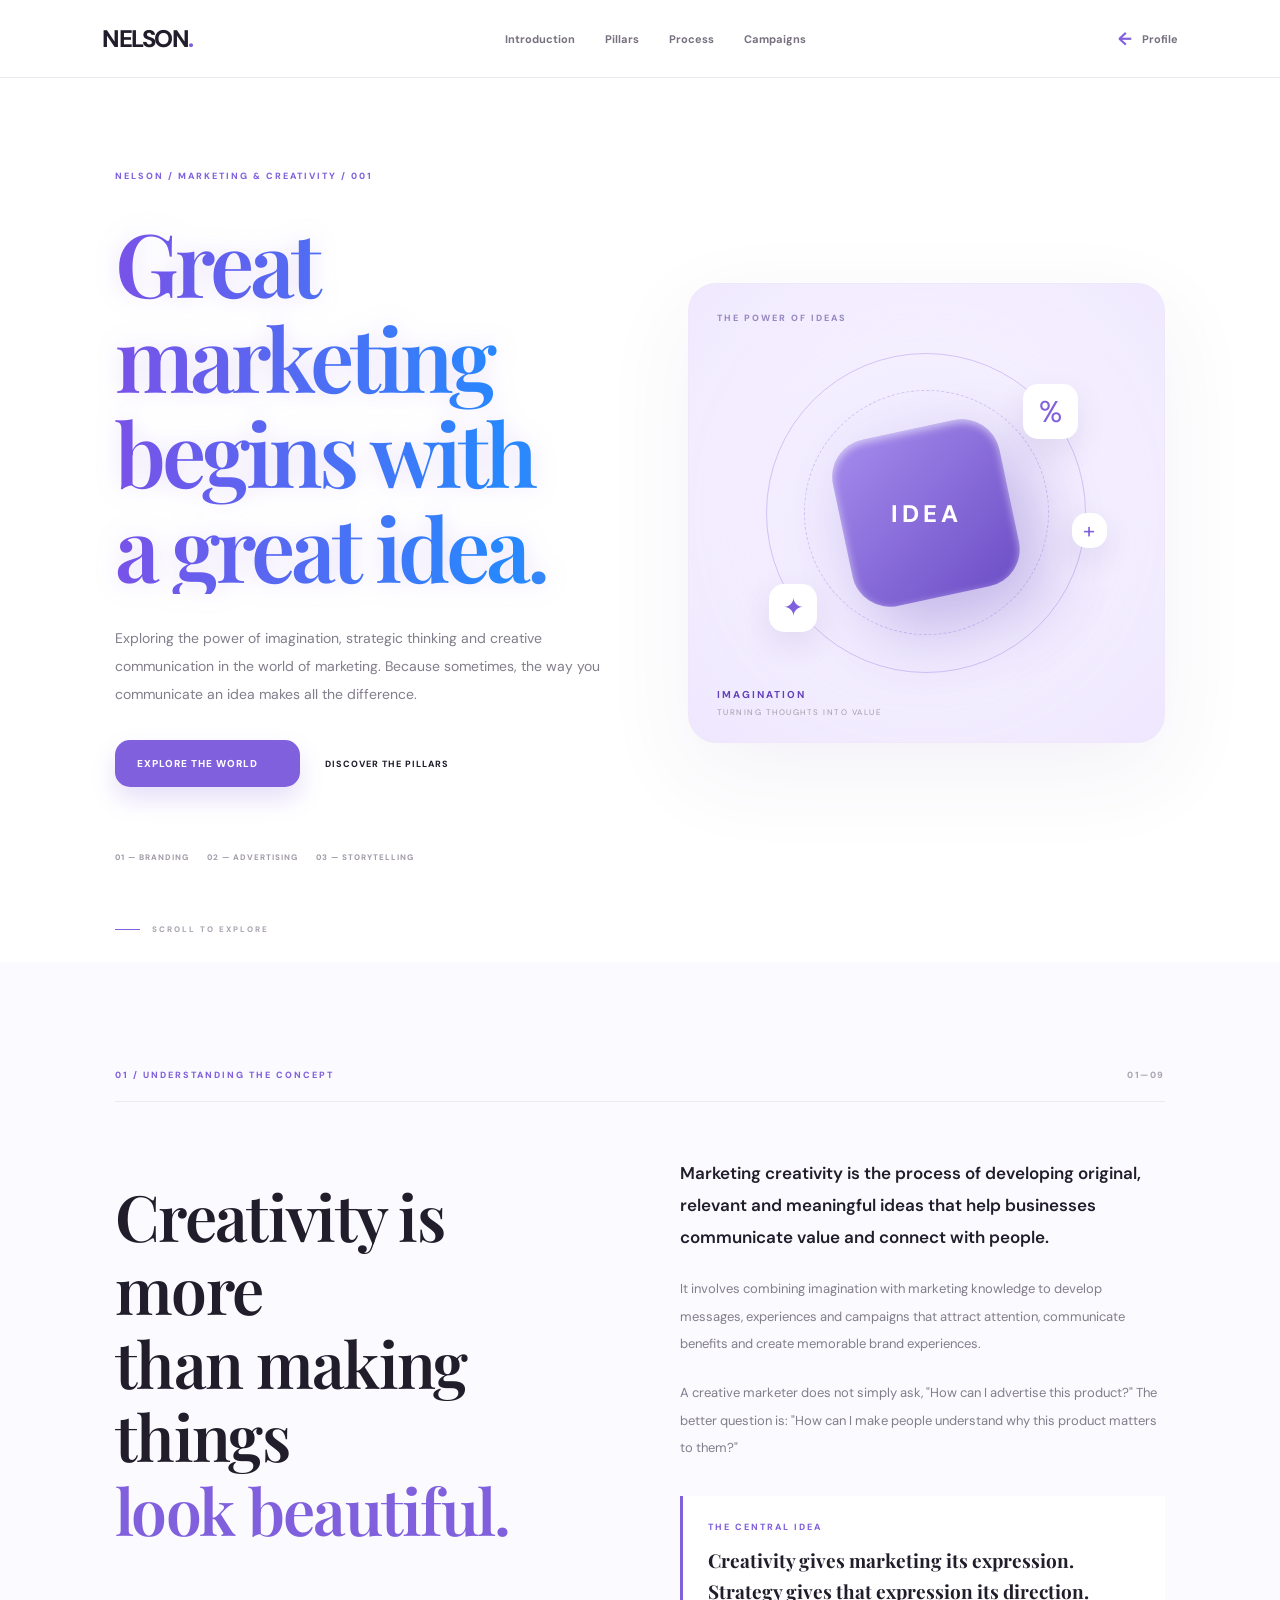
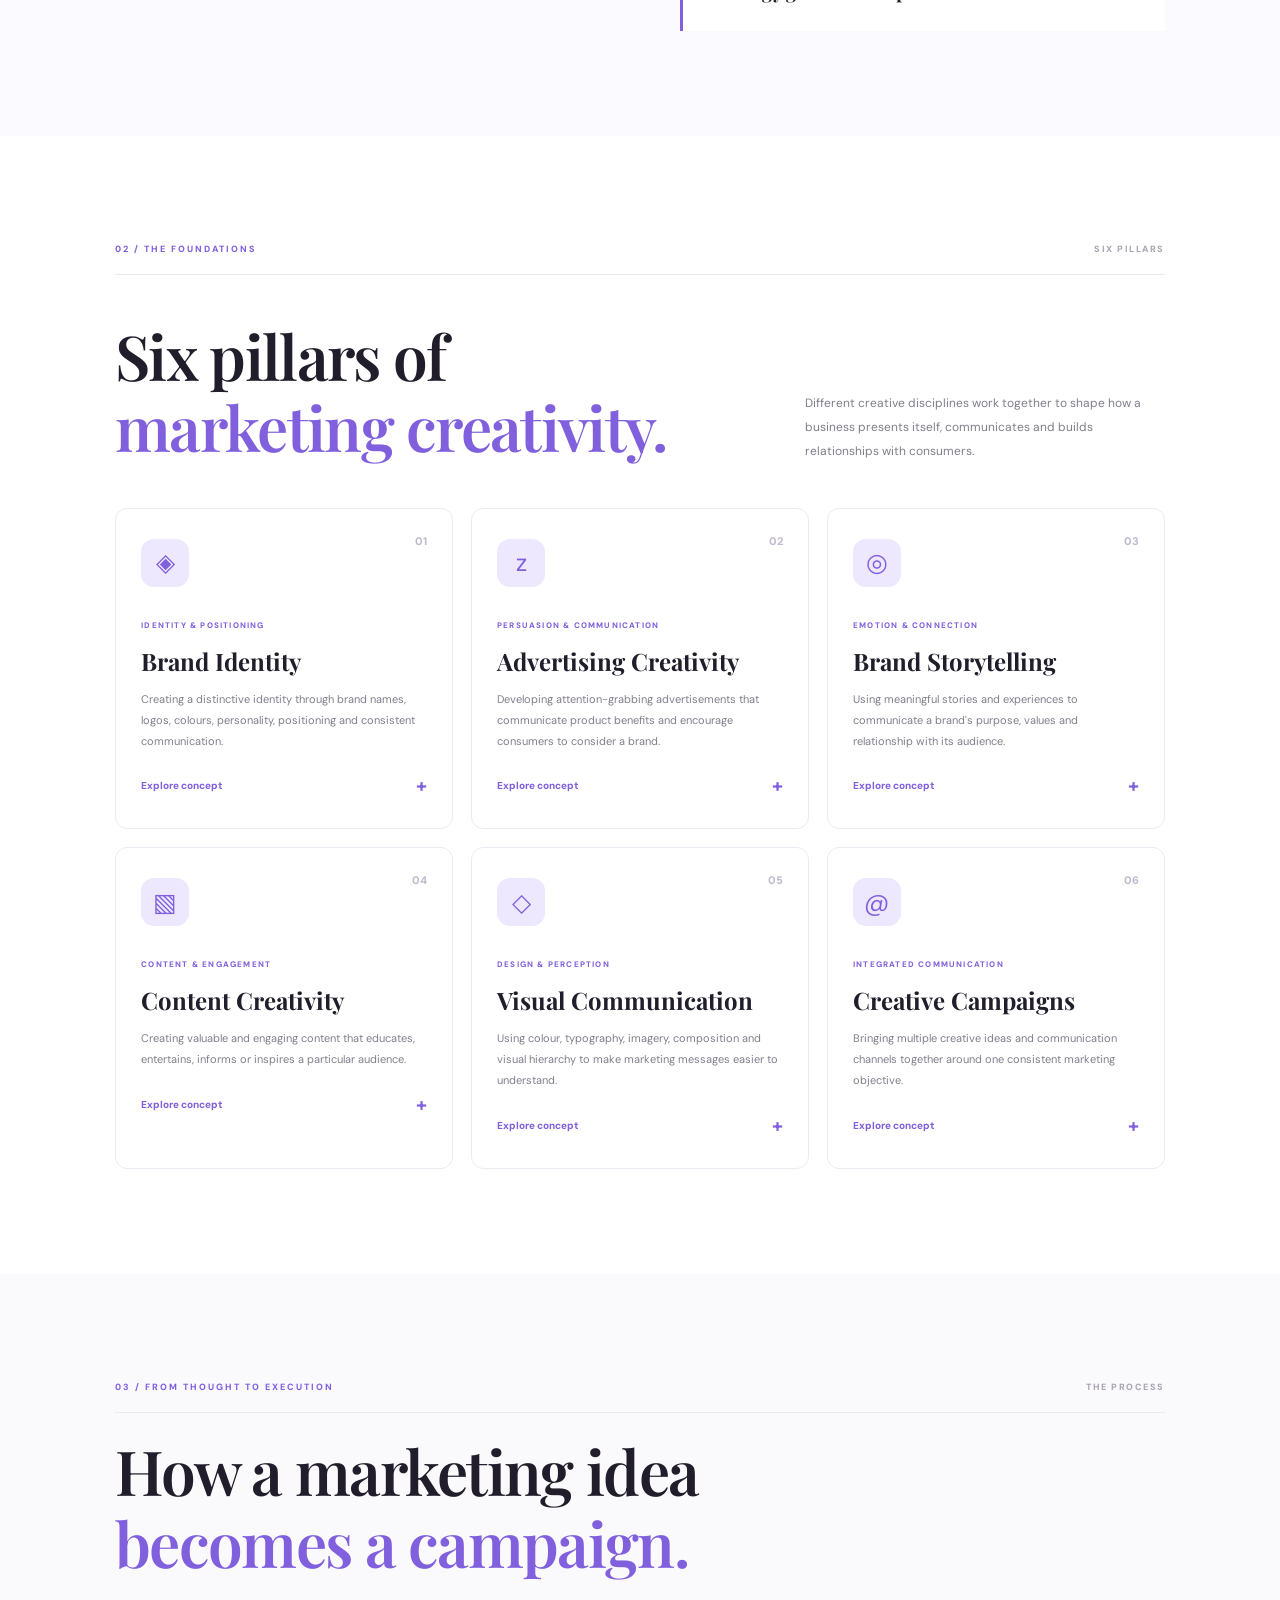
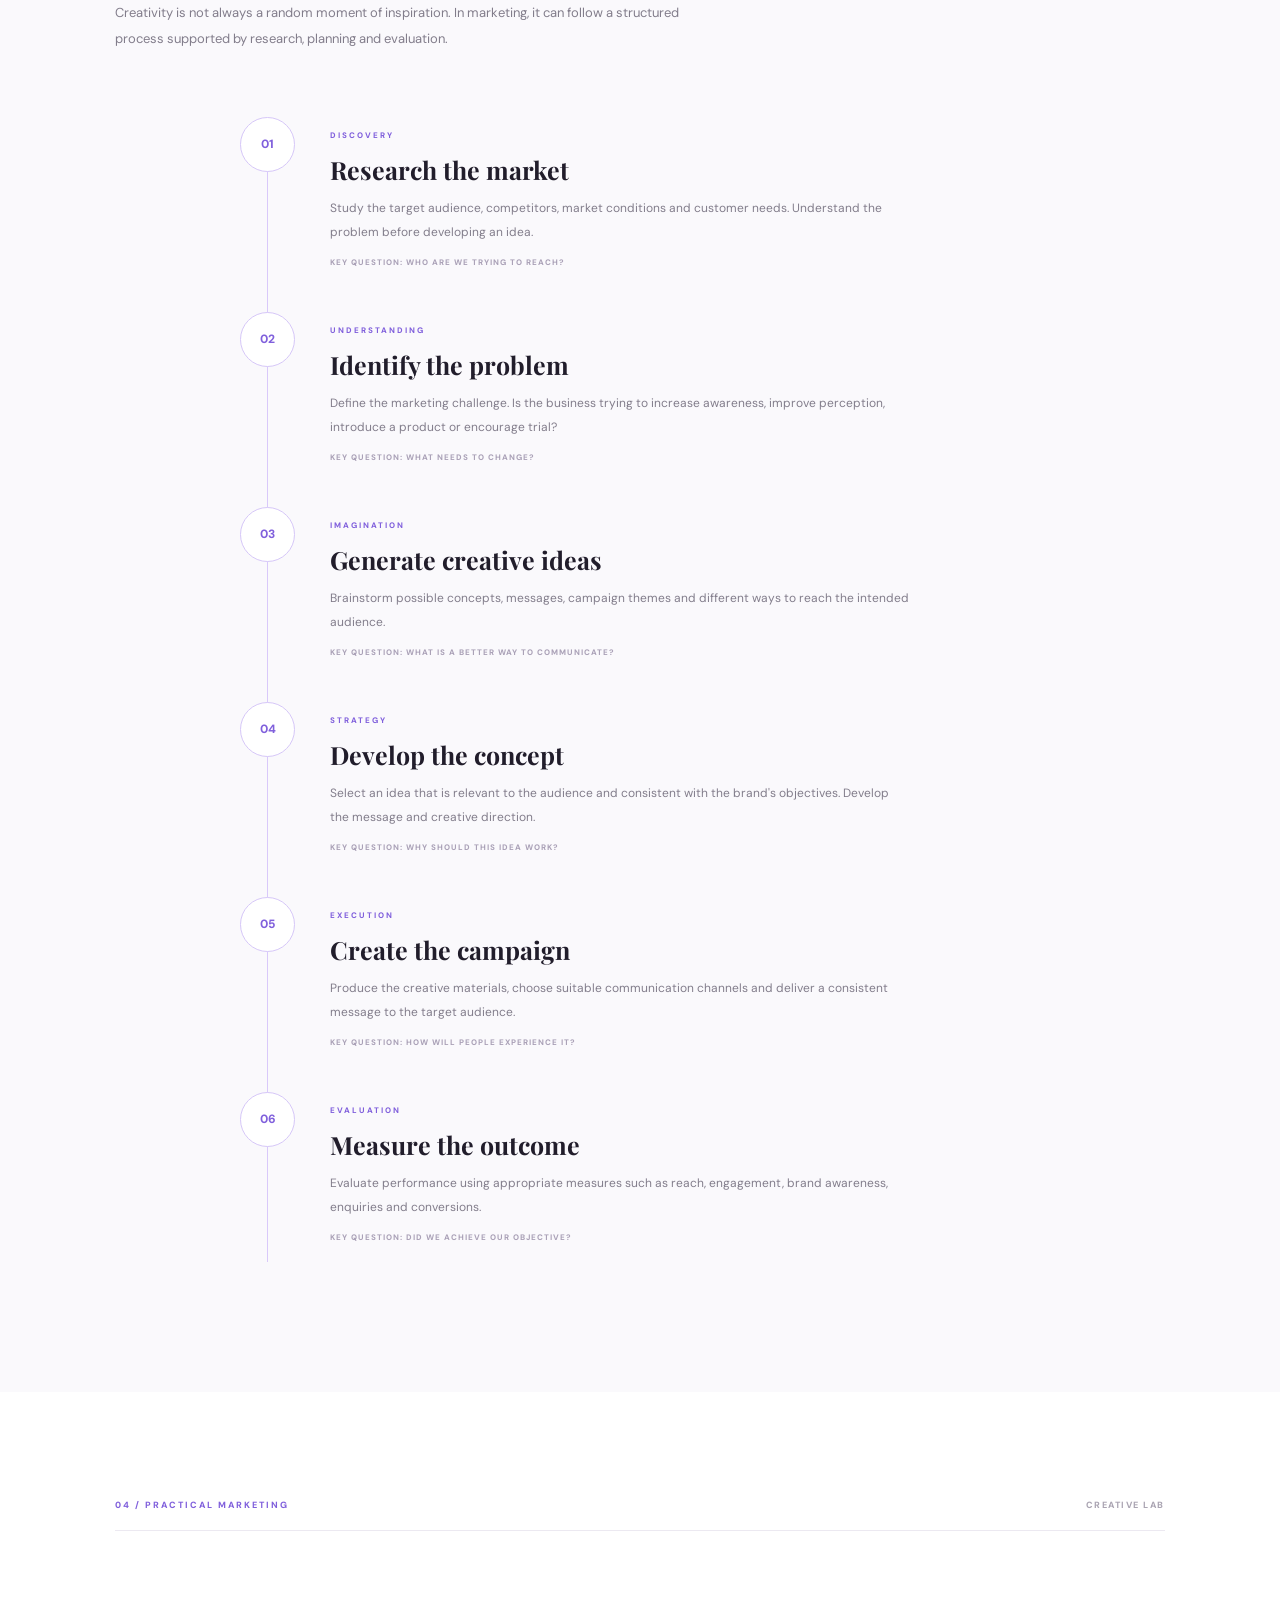
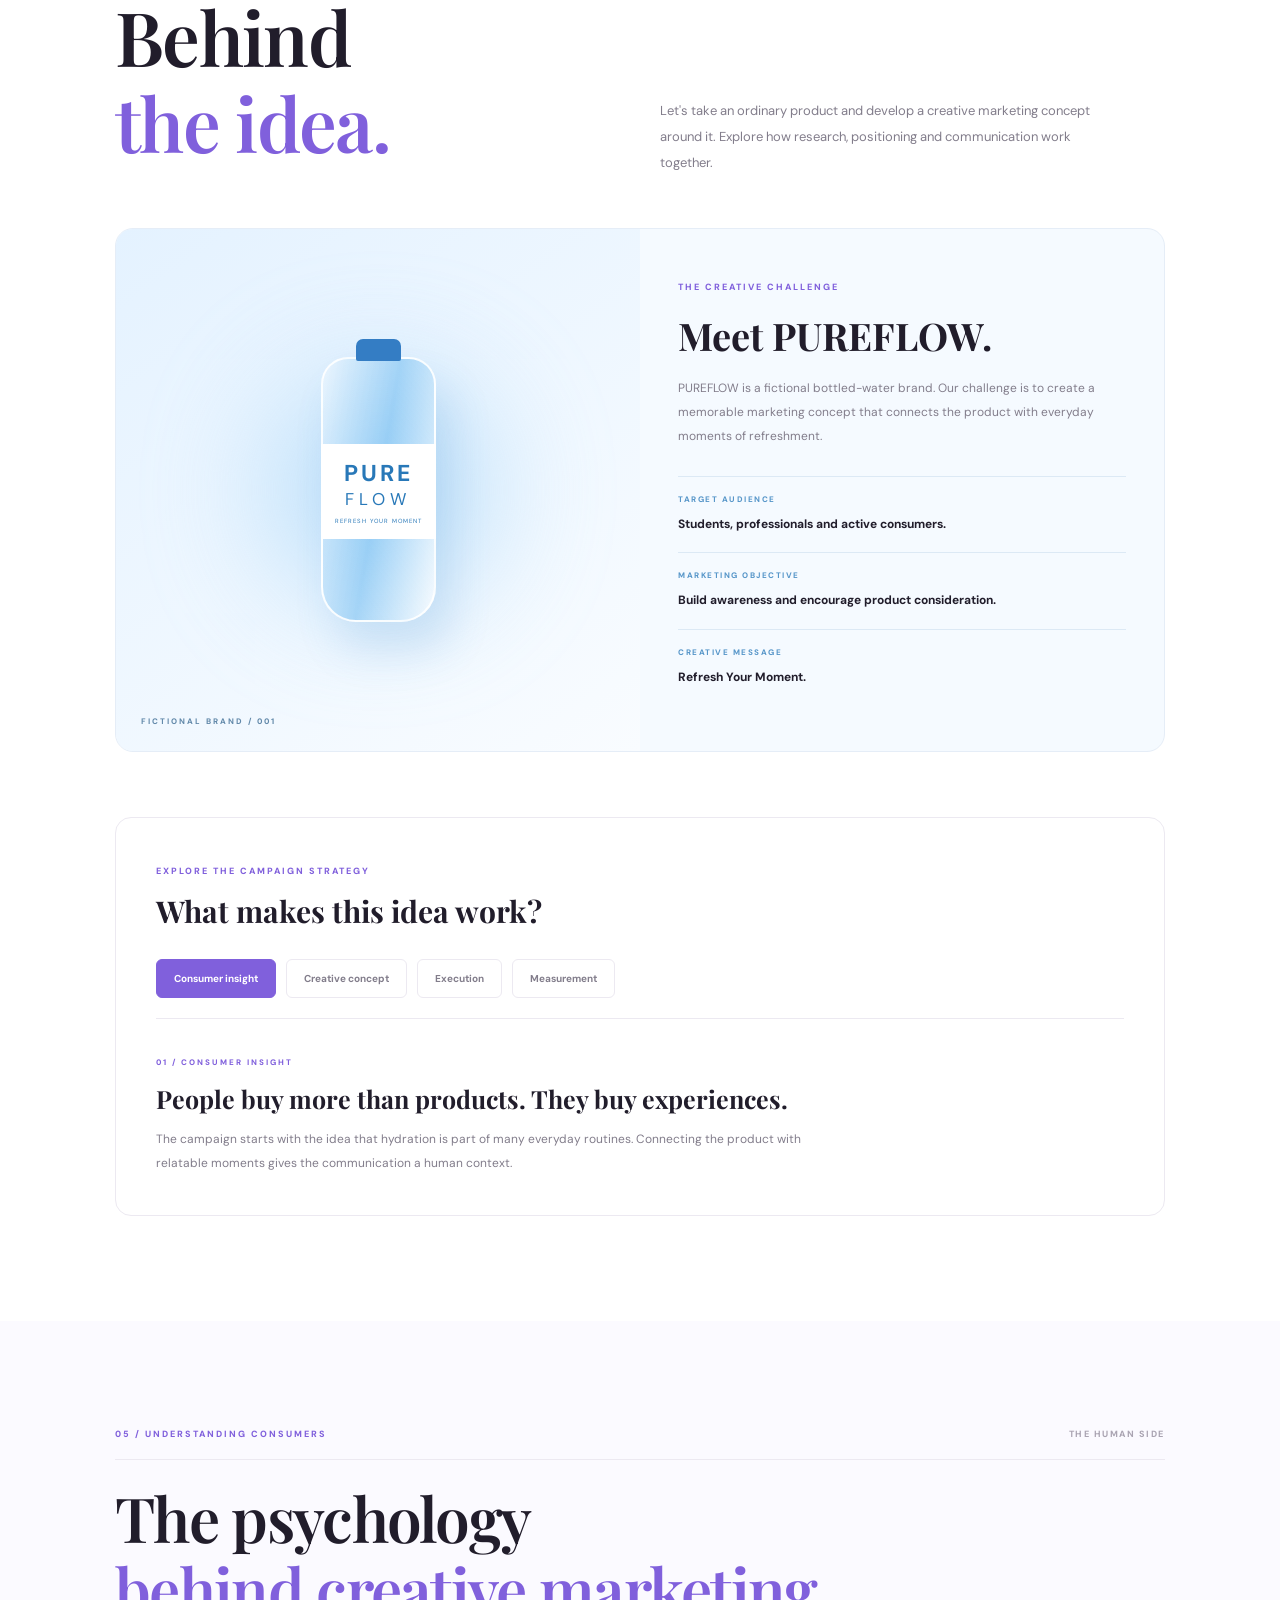
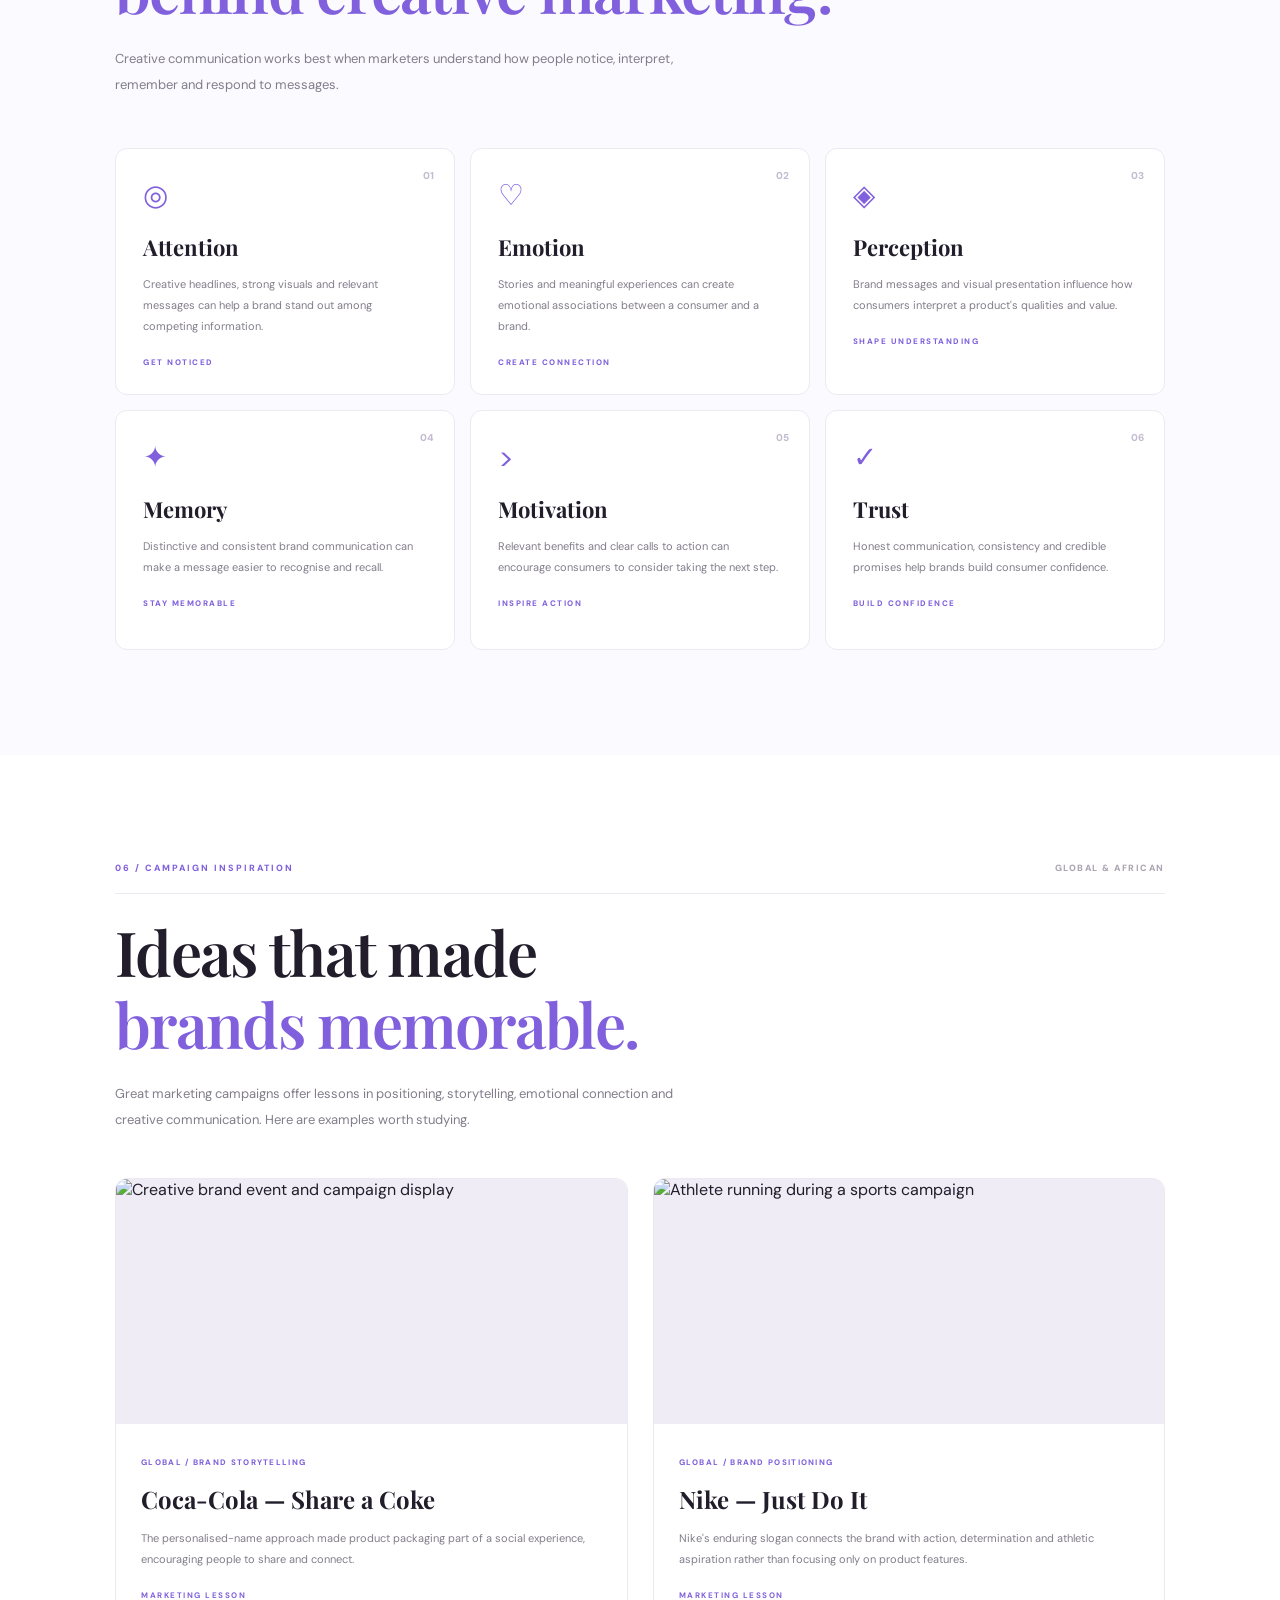
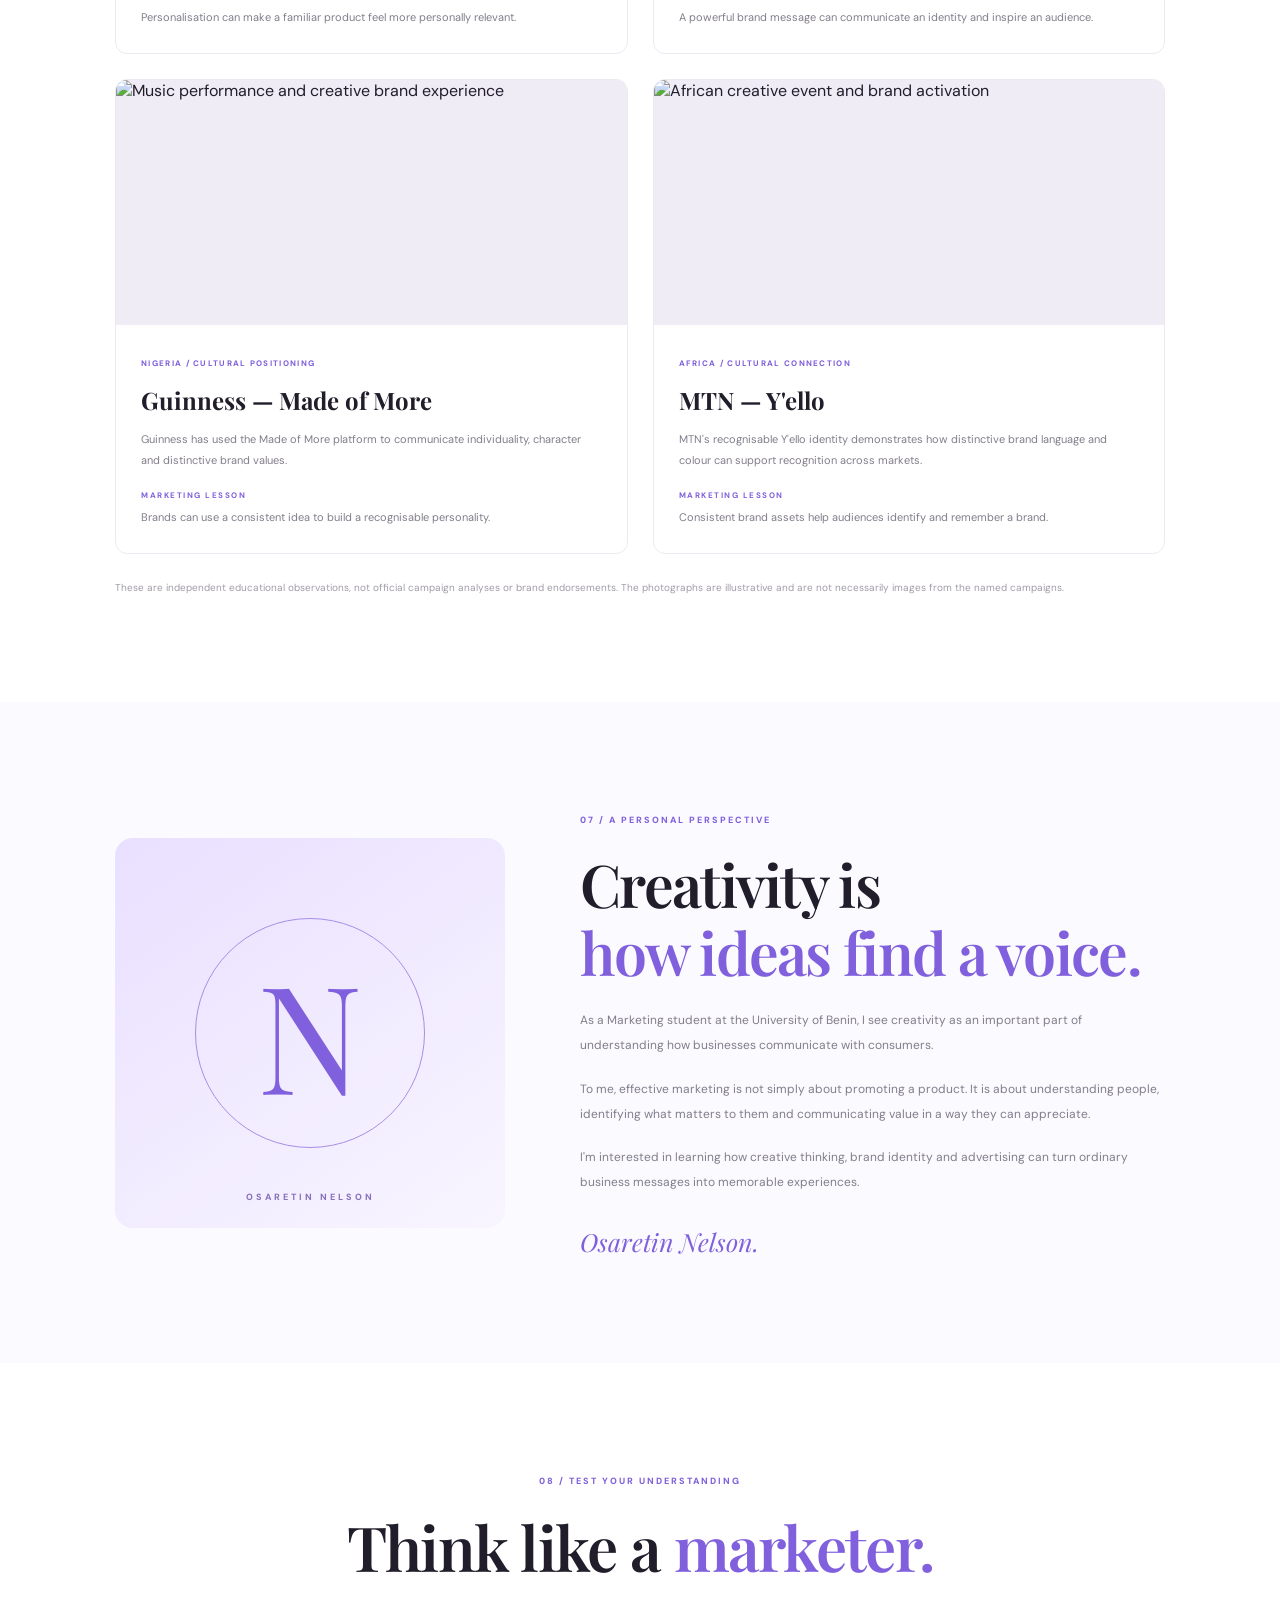
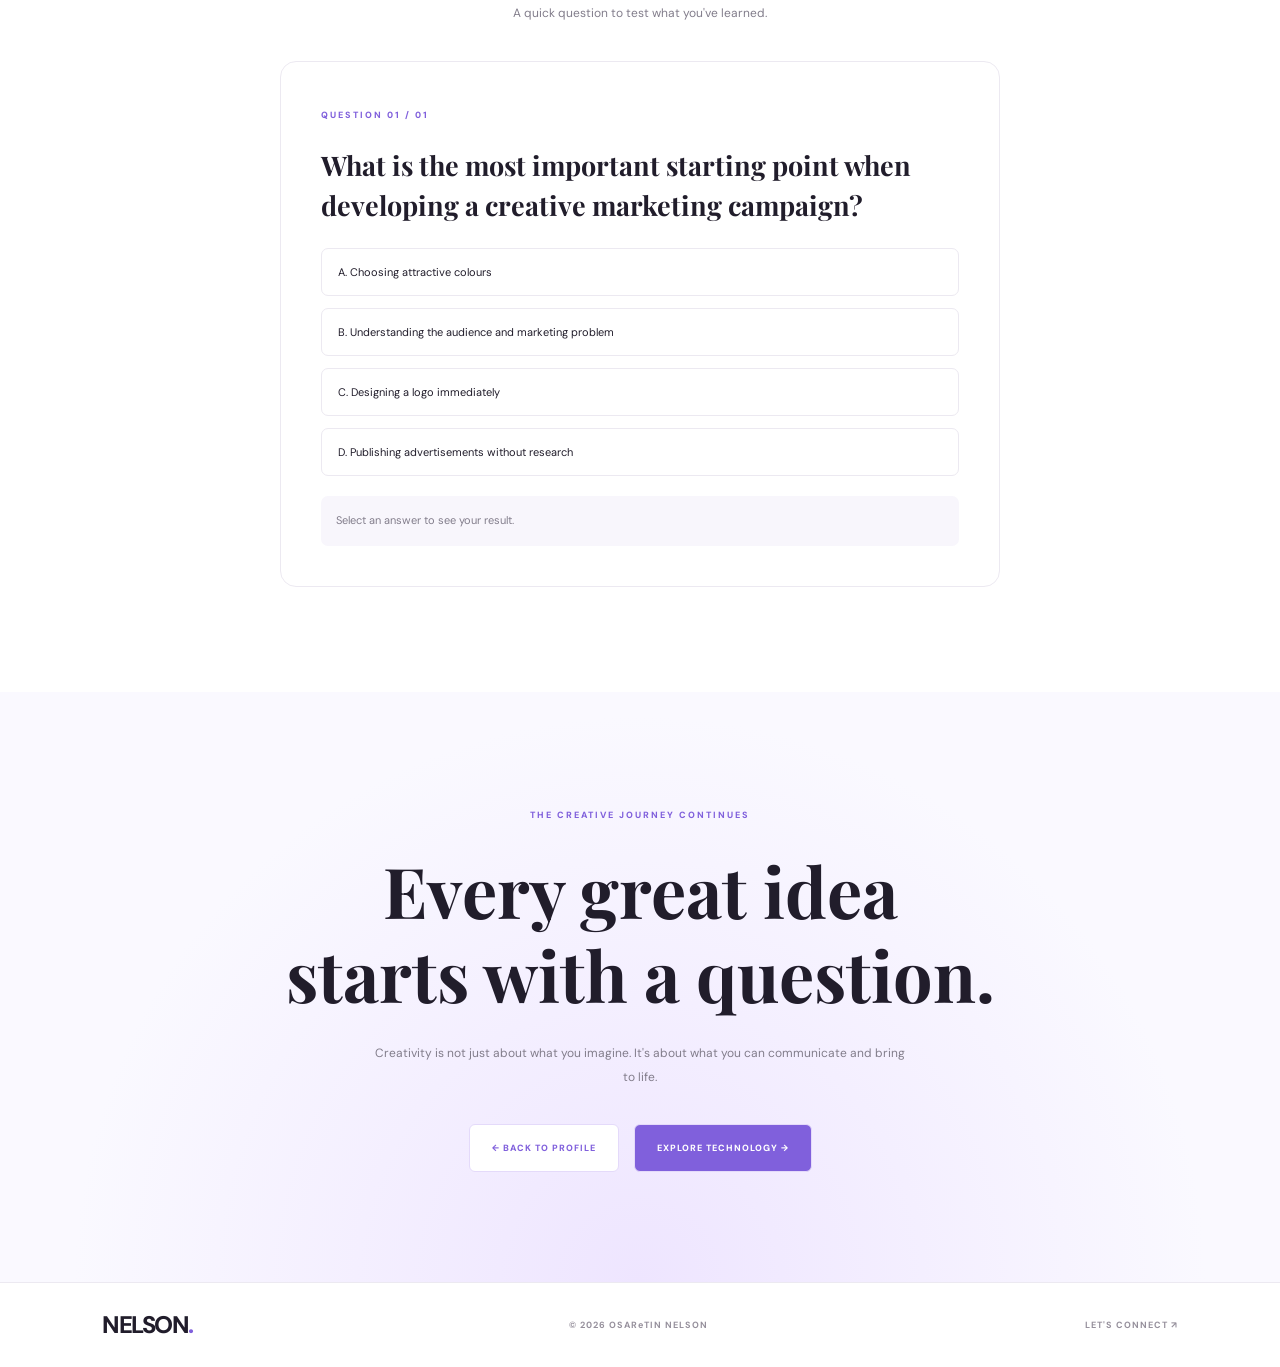
==== commit a69d4b88: "update" ====
--- a/creativity.html
+++ b/creativity.html
@@ -67,7 +67,7 @@
 
         <div class="creative-hero-buttons">
           <a href="#introduction" class="creative-primary-button">
-            EXPLORE THE WORLD <span>↗</span>
+            EXPLORE THE WORLD <span></span>
           </a>
 
           <a href="#pillars" class="creative-secondary-button">
@@ -93,7 +93,7 @@
           <span>IDEA</span>
         </div>
 
-        <div class="hero-floating hero-floating-one">✳</div>
+        <div class="hero-floating hero-floating-one">%</div>
         <div class="hero-floating hero-floating-two">✦</div>
         <div class="hero-floating hero-floating-three">+</div>
 
@@ -217,7 +217,7 @@
 
         <article class="pillar-card">
           <span class="pillar-number">02</span>
-          <div class="pillar-icon">✳</div>
+          <div class="pillar-icon">z</div>
           <span class="pillar-category">PERSUASION & COMMUNICATION</span>
           <h3>Advertising Creativity</h3>
           <p>
@@ -333,7 +333,7 @@
 
         <article class="pillar-card">
           <span class="pillar-number">06</span>
-          <div class="pillar-icon">↗</div>
+          <div class="pillar-icon">@</div>
           <span class="pillar-category">INTEGRATED COMMUNICATION</span>
           <h3>Creative Campaigns</h3>
           <p>
@@ -629,7 +629,7 @@
 
         <article>
           <span>05</span>
-          <div class="psych-icon">↗</div>
+          <div class="psych-icon">></div>
           <h3>Motivation</h3>
           <p>
             Relevant benefits and clear calls to action
--- a/style.css
+++ b/style.css
@@ -3540,3 +3540,73 @@
     transform: none;
   }
 }
+
+
+
+/* CLEAN, MINIMAL CREATIVITY PAGE */
+
+/* Remove decorative clutter */
+.creative-hub .creative-orb,
+.creative-hub .creative-shape,
+.creative-hub .floating-shape,
+.creative-hub .hero-shape,
+.creative-hub .decorative-shape,
+.creative-hub .idea-object {
+    display: none !important;
+}
+
+/* Remove unnecessary emoji-style icons */
+.creative-hub .emoji,
+.creative-hub .decorative-icon {
+    display: none !important;
+}
+
+/* Make the hero cleaner */
+.creative-hub .creative-hero {
+    background: #fff !important;
+    overflow: hidden;
+}
+
+/* Animated multicolour headline */
+.creative-hub .creative-hero h1 {
+    background: linear-gradient(
+        90deg,
+        #7952e8,
+        #2589ff,
+        #ed65bb,
+        #d6a33d,
+        #7952e8
+    );
+
+    background-size: 300% auto;
+    background-clip: text;
+    -webkit-background-clip: text;
+    -webkit-text-fill-color: transparent;
+
+    animation: headlineGlow 7s ease-in-out infinite;
+    filter: drop-shadow(0 0 12px rgba(133, 91, 230, 0.18));
+}
+
+@keyframes headlineGlow {
+    0% {
+        background-position: 0% center;
+    }
+
+    50% {
+        background-position: 100% center;
+    }
+
+    100% {
+        background-position: 0% center;
+    }
+}
+
+/* Clean exploration button */
+.creative-hub .creative-hero a {
+    border-radius: 15px;
+}
+
+/* Hide the circled emoji if it has this class */
+.creative-hub .creative-hero .button-icon {
+    display: none !important;
+}
